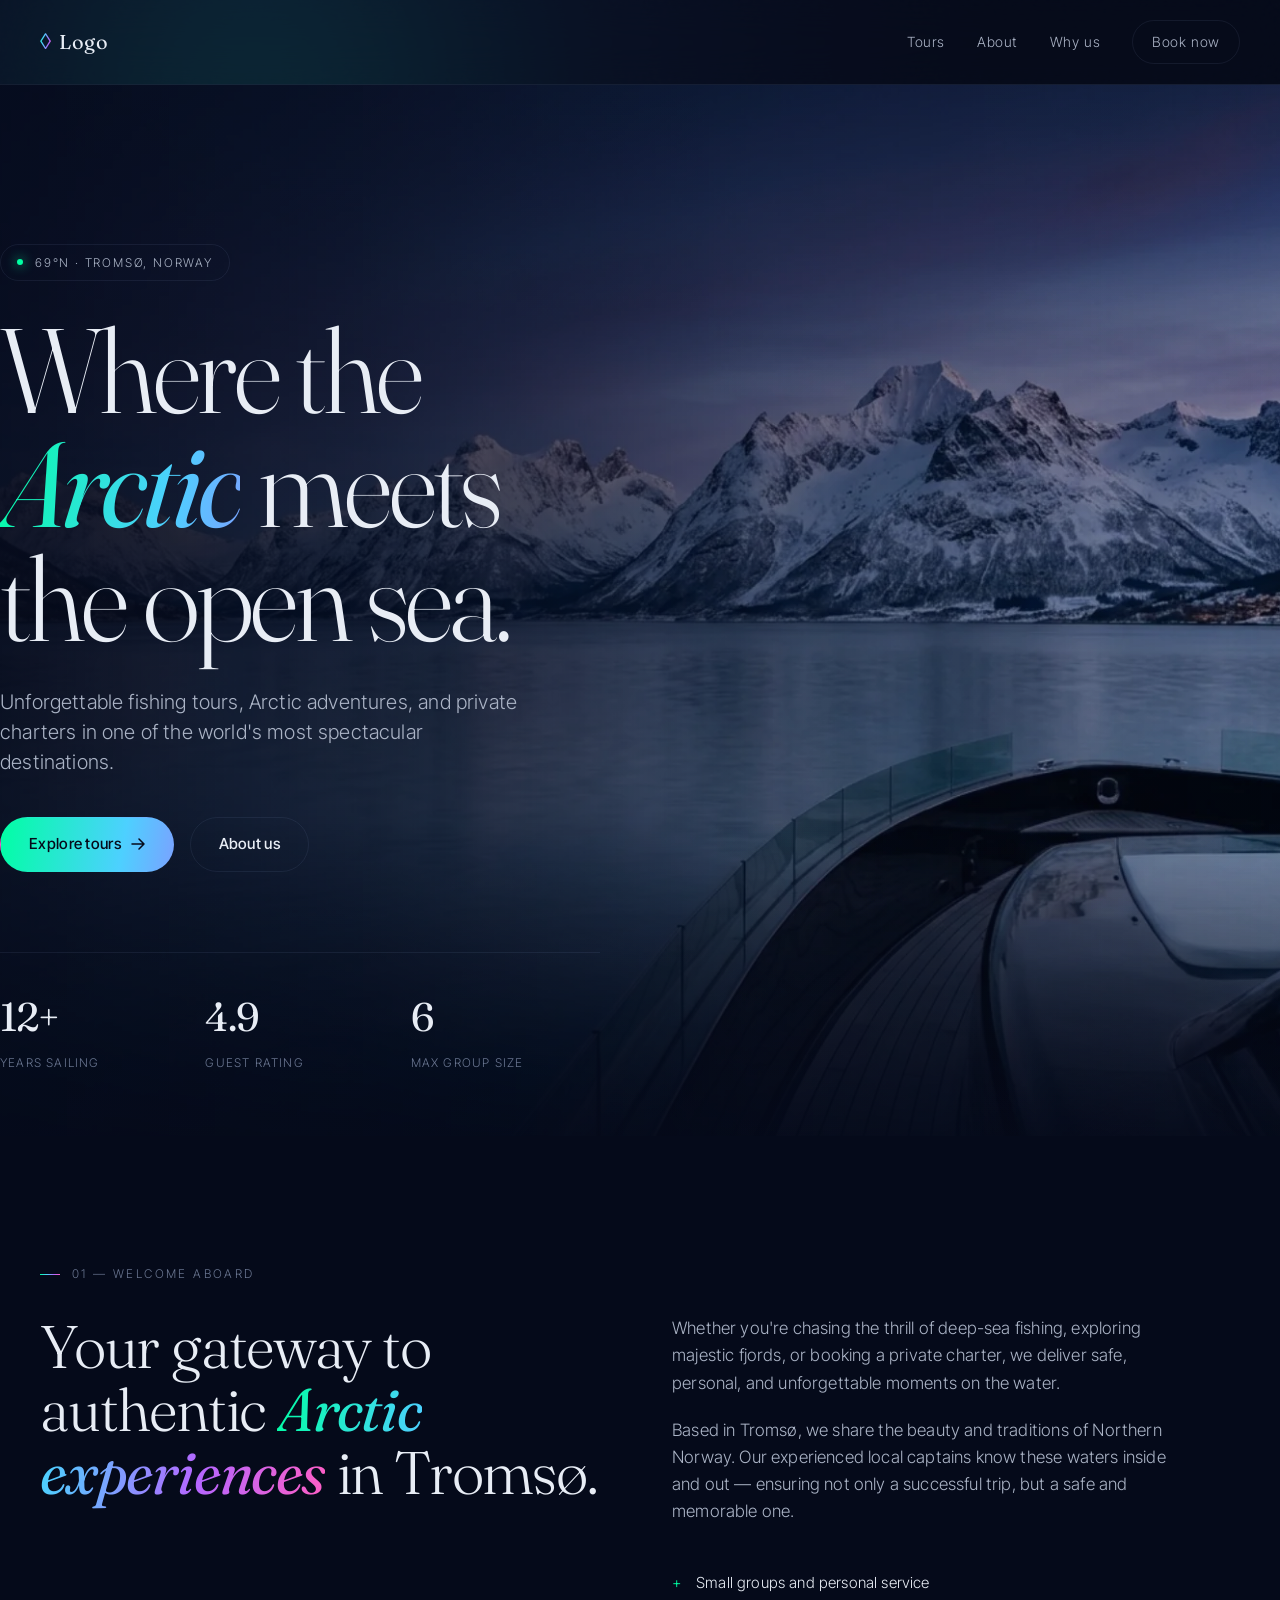
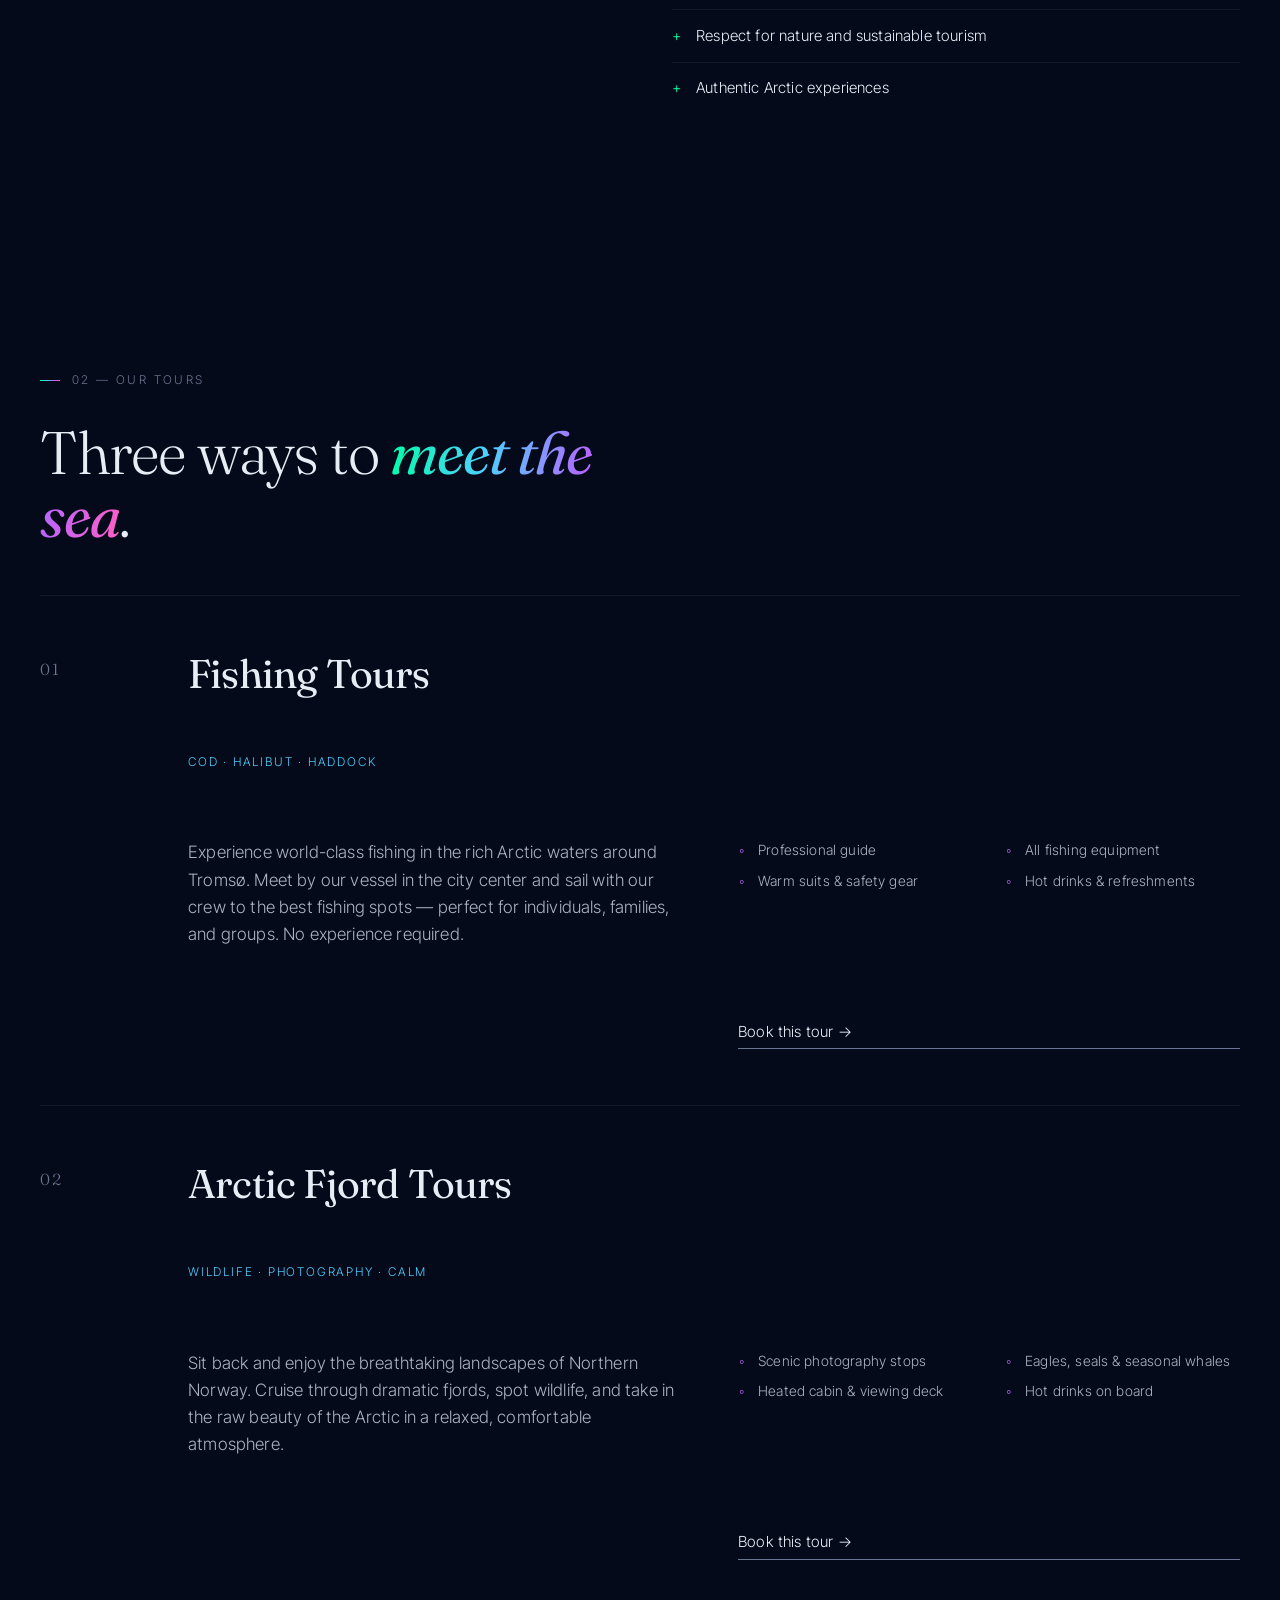
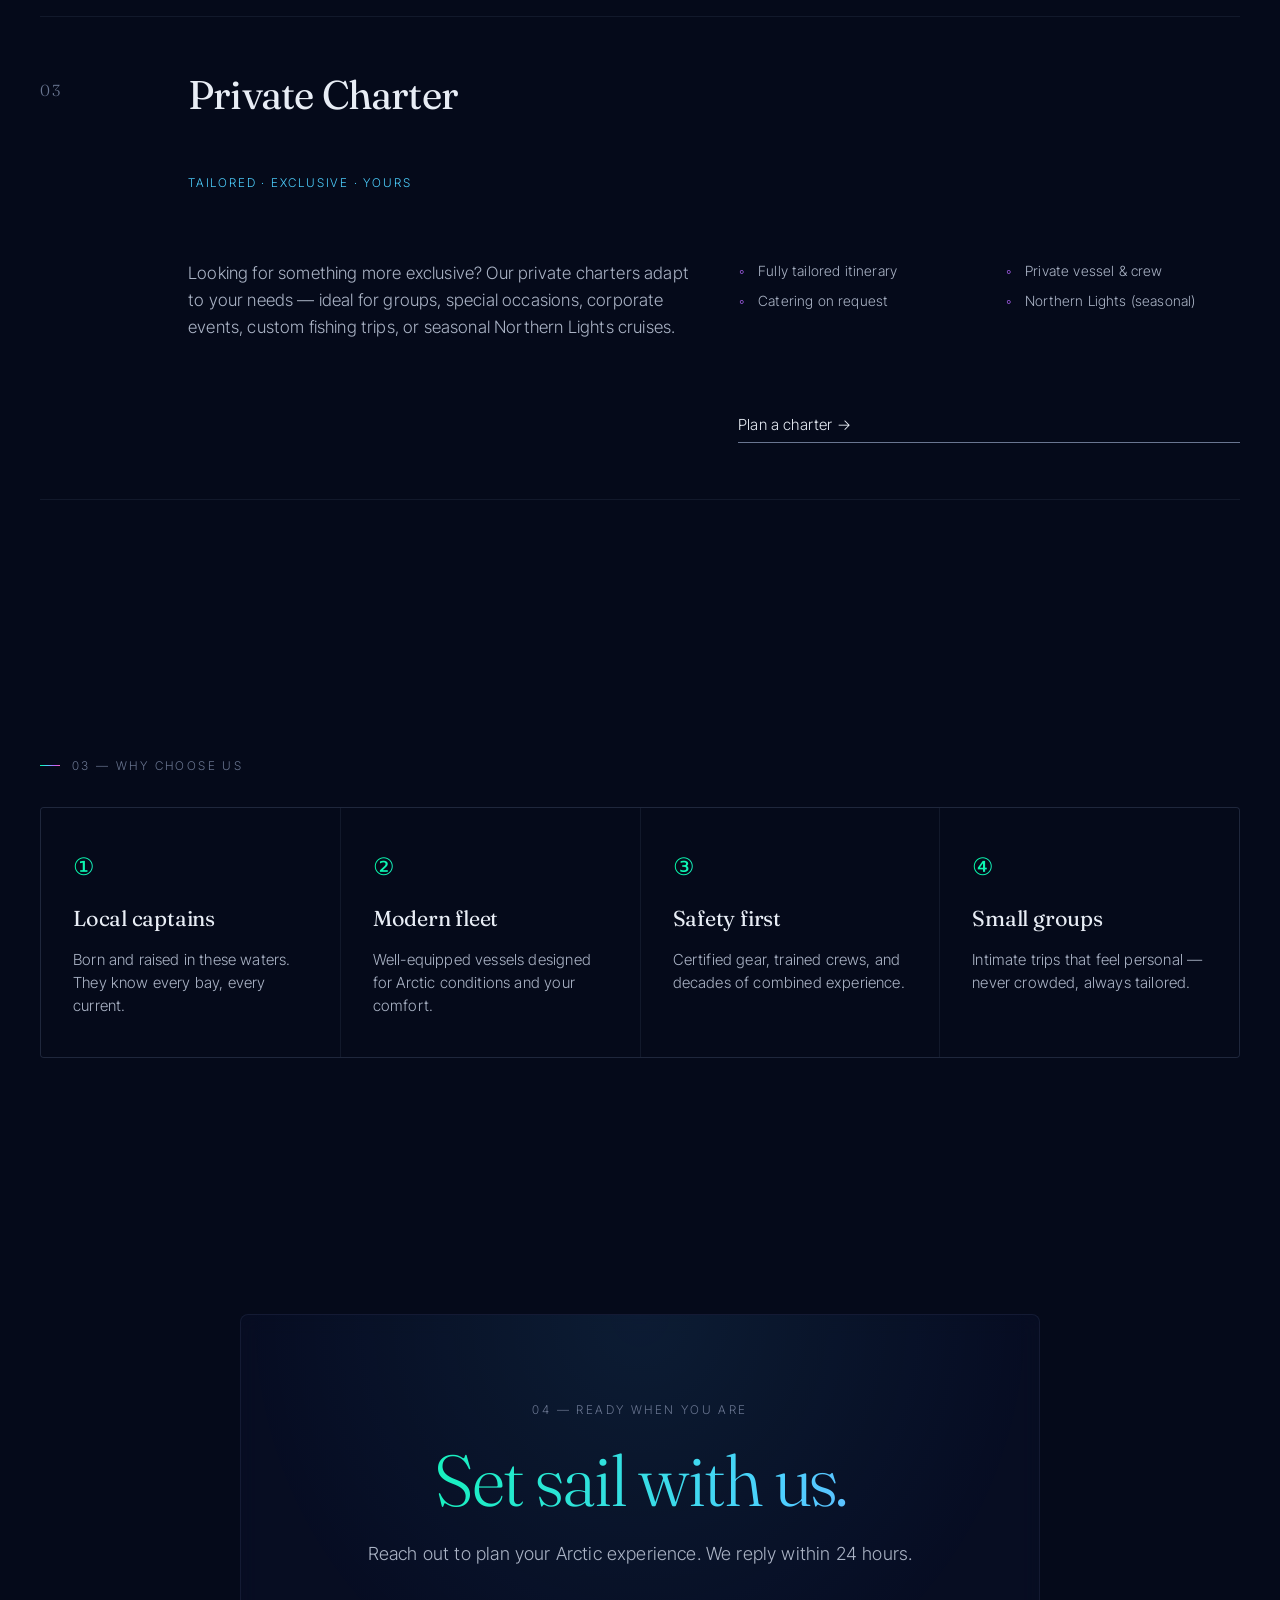
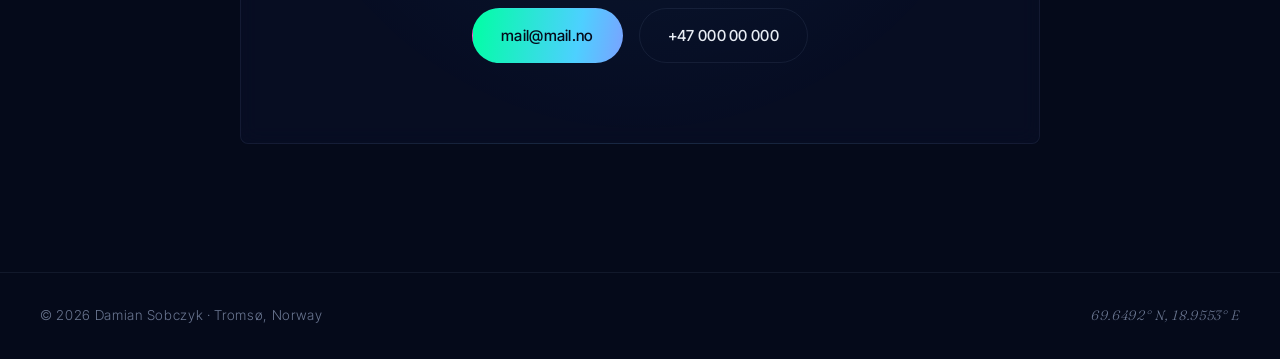
==== index.html @ 00051236 "Add files via upload" ====
<!DOCTYPE html>
<html lang="en">
<head>
<meta charset="UTF-8" />
<meta name="viewport" content="width=device-width, initial-scale=1.0" />
<title>Boat Charters — Arctic Fishing & Fjord Tours in Tromsø</title>
<meta name="description" content="Authentic Arctic experiences in Tromsø. Guided fishing tours, fjord cruises, and private charters with experienced local captains." />
<link rel="preconnect" href="https://fonts.googleapis.com">
<link rel="preconnect" href="https://fonts.gstatic.com" crossorigin>
<link href="https://fonts.googleapis.com/css2?family=Fraunces:ital,opsz,wght@0,9..144,300;0,9..144,400;0,9..144,500;1,9..144,300&family=Inter+Tight:wght@300;400;500;600&display=swap" rel="stylesheet">
<link rel="stylesheet" href="styles.css" />
</head>
<body>

<div class="aurora-bg" aria-hidden="true">
  <div class="aurora aurora-1"></div>
  <div class="aurora aurora-2"></div>
  <div class="aurora aurora-3"></div>
  <div class="grain"></div>
</div>

<header class="site-header">
  <a href="#" class="logo">
    <span class="logo-mark">◊</span>
    <span class="logo-text">Logo</span>
  </a>
  <nav class="nav-desktop" aria-label="Primary">
    <a href="tours.html">Tours</a>
    <a href="about.html">About</a>
    <a href="#why">Why us</a>
    <a href="#contact" class="nav-cta">Book now</a>
  </nav>
  <button class="nav-toggle" aria-label="Open menu" aria-expanded="false">
    <span></span><span></span>
  </button>
</header>

<nav class="nav-mobile" aria-label="Mobile">
  <a href="tours.html">Tours</a>
  <a href="about.html">About</a>
  <a href="#why">Why us</a>
  <a href="#contact">Book now</a>
</nav>

<main>

  <section class="hero">
    <div class="hero-bg">
      <img src="img/Tromso_hero.webp" alt="Arctic fjord near Tromsø" />
      <div class="hero-bg-overlay"></div>
    </div>

    <div class="hero-content">
      <div class="hero-text">
        <div class="hero-meta">
          <span class="dot"></span>
          <span>69°N · Tromsø, Norway</span>
        </div>
        <h1 class="hero-title">
          <span class="line">Where the</span>
          <span class="line"><em>Arctic</em> meets</span>
          <span class="line">the open sea.</span>
        </h1>
        <p class="hero-sub">
          Unforgettable fishing tours, Arctic adventures, and private charters
          in one of the world's most spectacular destinations.
        </p>
        <div class="hero-actions">
          <a href="tours.html" class="btn btn-primary">
            Explore tours
            <svg width="14" height="14" viewBox="0 0 14 14" fill="none"><path d="M1 7h12m0 0L8 2m5 5L8 12" stroke="currentColor" stroke-width="1.5" stroke-linecap="round"/></svg>
          </a>
          <a href="about.html" class="btn btn-ghost">About us</a>
        </div>
      </div>

      <div class="hero-stats">
        <div><strong>12+</strong><span>Years sailing</span></div>
        <div><strong>4.9</strong><span>Guest rating</span></div>
        <div><strong>6</strong><span>Max group size</span></div>
      </div>
    </div>
  </section>

  <section class="intro" id="about">
    <div class="section-label">01 — Welcome aboard</div>
    <div class="intro-grid">
      <h2 class="intro-heading">
        Your gateway to authentic <em>Arctic experiences</em> in Tromsø.
      </h2>
      <div class="intro-body">
        <p>
          Whether you're chasing the thrill of deep-sea fishing, exploring
          majestic fjords, or booking a private charter, we deliver safe,
          personal, and unforgettable moments on the water.
        </p>
        <p>
          Based in Tromsø, we share the beauty and traditions of Northern
          Norway. Our experienced local captains know these waters inside
          and out — ensuring not only a successful trip, but a safe and
          memorable one.
        </p>
        <ul class="values">
          <li>Small groups and personal service</li>
          <li>Respect for nature and sustainable tourism</li>
          <li>Authentic Arctic experiences</li>
        </ul>
      </div>
    </div>
  </section>

  <section class="tours" id="tours">
    <div class="section-label">02 — Our tours</div>
    <h2 class="tours-heading">Three ways to <em>meet the sea</em>.</h2>

    <div class="tour-list">

      <article class="tour" data-tour="01">
        <div class="tour-num">01</div>
        <div class="tour-content">
          <h3>Fishing Tours</h3>
          <p class="tour-tag">Cod · Halibut · Haddock</p>
          <p class="tour-desc">
            Experience world-class fishing in the rich Arctic waters around
            Tromsø. Meet by our vessel in the city center and sail with our
            crew to the best fishing spots — perfect for individuals,
            families, and groups. No experience required.
          </p>
          <ul class="tour-included">
            <li>Professional guide</li>
            <li>All fishing equipment</li>
            <li>Warm suits & safety gear</li>
            <li>Hot drinks & refreshments</li>
          </ul>
          <a href="#contact" class="tour-link">Book this tour →</a>
        </div>
      </article>

      <article class="tour" data-tour="02">
        <div class="tour-num">02</div>
        <div class="tour-content">
          <h3>Arctic Fjord Tours</h3>
          <p class="tour-tag">Wildlife · Photography · Calm</p>
          <p class="tour-desc">
            Sit back and enjoy the breathtaking landscapes of Northern
            Norway. Cruise through dramatic fjords, spot wildlife, and take
            in the raw beauty of the Arctic in a relaxed, comfortable
            atmosphere.
          </p>
          <ul class="tour-included">
            <li>Scenic photography stops</li>
            <li>Eagles, seals & seasonal whales</li>
            <li>Heated cabin & viewing deck</li>
            <li>Hot drinks on board</li>
          </ul>
          <a href="#contact" class="tour-link">Book this tour →</a>
        </div>
      </article>

      <article class="tour" data-tour="03">
        <div class="tour-num">03</div>
        <div class="tour-content">
          <h3>Private Charter</h3>
          <p class="tour-tag">Tailored · Exclusive · Yours</p>
          <p class="tour-desc">
            Looking for something more exclusive? Our private charters
            adapt to your needs — ideal for groups, special occasions,
            corporate events, custom fishing trips, or seasonal Northern
            Lights cruises.
          </p>
          <ul class="tour-included">
            <li>Fully tailored itinerary</li>
            <li>Private vessel & crew</li>
            <li>Catering on request</li>
            <li>Northern Lights (seasonal)</li>
          </ul>
          <a href="#contact" class="tour-link">Plan a charter →</a>
        </div>
      </article>

    </div>
  </section>

  <section class="why" id="why">
    <div class="section-label">03 — Why choose us</div>
    <div class="why-grid">
      <div class="why-card">
        <span class="why-num">①</span>
        <h4>Local captains</h4>
        <p>Born and raised in these waters. They know every bay, every current.</p>
      </div>
      <div class="why-card">
        <span class="why-num">②</span>
        <h4>Modern fleet</h4>
        <p>Well-equipped vessels designed for Arctic conditions and your comfort.</p>
      </div>
      <div class="why-card">
        <span class="why-num">③</span>
        <h4>Safety first</h4>
        <p>Certified gear, trained crews, and decades of combined experience.</p>
      </div>
      <div class="why-card">
        <span class="why-num">④</span>
        <h4>Small groups</h4>
        <p>Intimate trips that feel personal — never crowded, always tailored.</p>
      </div>
    </div>
  </section>

  <section class="cta" id="contact">
    <div class="cta-inner">
      <p class="section-label">04 — Ready when you are</p>
      <h2>Set sail with us.</h2>
      <p class="cta-sub">
        Reach out to plan your Arctic experience.
        We reply within 24 hours.
      </p>
      <div class="cta-actions">
        <a href="mailto:#" class="btn btn-primary">mail@mail.no</a>
        <a href="tel:+4700000000" class="btn btn-ghost">+47 000 00 000</a>
      </div>
    </div>
  </section>

</main>

<footer class="site-footer">
  <div class="footer-row">
    <span>© 2026 Damian Sobczyk · Tromsø, Norway</span>
    <span class="footer-coords">69.6492° N, 18.9553° E</span>
  </div>
</footer>

<script>
  const toggle = document.querySelector('.nav-toggle');
  const mobileNav = document.querySelector('.nav-mobile');
  toggle.addEventListener('click', () => {
    const open = mobileNav.classList.toggle('open');
    toggle.classList.toggle('open', open);
    toggle.setAttribute('aria-expanded', open);
  });
  mobileNav.querySelectorAll('a').forEach(a => {
    a.addEventListener('click', () => {
      mobileNav.classList.remove('open');
      toggle.classList.remove('open');
      toggle.setAttribute('aria-expanded', false);
    });
  });
</script>

</body>
</html>
---- styles.css ----
/* ============================================
   NORDLYS — ARCTIC TOURS
   Dark navy · light grey · aurora gradient accents
   Mobile-first
   ============================================ */

:root {
  /* Core palette — deep night sky */
  --navy-deep: #050a1a;
  --navy: #0a1330;
  --navy-soft: #131e44;
  --navy-line: rgba(180, 200, 255, 0.08);

  /* Text — bright cool grey */
  --text: #e8edf5;
  --text-soft: #aab3c5;
  --text-mute: #6a7691;

  /* Aurora gradient stops */
  --aurora-1: #00ffa3;   /* mint green */
  --aurora-2: #4dd0ff;   /* arctic blue */
  --aurora-3: #b566ff;   /* violet */
  --aurora-4: #ff5ec4;   /* magenta whisper */

  --aurora-gradient: linear-gradient(
    100deg,
    var(--aurora-1) 0%,
    var(--aurora-2) 35%,
    var(--aurora-3) 70%,
    var(--aurora-4) 100%
  );

  /* Type */
  --font-display: 'Fraunces', 'Times New Roman', serif;
  --font-body: 'Inter Tight', -apple-system, sans-serif;

  /* Spacing */
  --gutter: clamp(1.25rem, 5vw, 2.5rem);
  --section: clamp(4rem, 12vw, 8rem);

  /* Motion */
  --ease: cubic-bezier(0.22, 1, 0.36, 1);
}

* {
  box-sizing: border-box;
  margin: 0;
  padding: 0;
}

html {
  scroll-behavior: smooth;
}

body {
  background: var(--navy-deep);
  color: var(--text);
  font-family: var(--font-body);
  font-weight: 300;
  font-size: 16px;
  line-height: 1.6;
  letter-spacing: 0.01em;
  overflow-x: hidden;
  min-height: 100vh;
  position: relative;
}

::selection {
  background: var(--aurora-2);
  color: var(--navy-deep);
}

img { max-width: 100%; display: block; }
a { color: inherit; text-decoration: none; }

/* ============================================
   AURORA BACKGROUND
   ============================================ */

.aurora-bg {
  position: fixed;
  inset: 0;
  z-index: -1;
  overflow: hidden;
  pointer-events: none;
  background:
    radial-gradient(ellipse at 20% 0%, var(--navy-soft) 0%, transparent 50%),
    radial-gradient(ellipse at 80% 100%, var(--navy) 0%, transparent 60%),
    var(--navy-deep);
}

.aurora {
  position: absolute;
  border-radius: 50%;
  filter: blur(100px);
  opacity: 0.35;
  mix-blend-mode: screen;
  animation: drift 25s var(--ease) infinite alternate;
}

.aurora-1 {
  width: 60vw;
  height: 60vw;
  top: -20vw;
  left: -10vw;
  background: radial-gradient(circle, var(--aurora-1), transparent 60%);
  animation-duration: 30s;
}

.aurora-2 {
  width: 50vw;
  height: 50vw;
  top: 30%;
  right: -15vw;
  background: radial-gradient(circle, var(--aurora-2), transparent 60%);
  animation-duration: 22s;
  animation-delay: -5s;
}

.aurora-3 {
  width: 55vw;
  height: 55vw;
  bottom: -20vw;
  left: 20%;
  background: radial-gradient(circle, var(--aurora-3), transparent 60%);
  animation-duration: 28s;
  animation-delay: -10s;
}

@keyframes drift {
  0%   { transform: translate(0, 0) scale(1); }
  50%  { transform: translate(5vw, -3vh) scale(1.1); }
  100% { transform: translate(-3vw, 4vh) scale(0.95); }
}

.grain {
  position: absolute;
  inset: 0;
  opacity: 0.04;
  background-image: url("data:image/svg+xml,%3Csvg viewBox='0 0 200 200' xmlns='http://www.w3.org/2000/svg'%3E%3Cfilter id='n'%3E%3CfeTurbulence type='fractalNoise' baseFrequency='0.9' numOctaves='3'/%3E%3C/filter%3E%3Crect width='100%25' height='100%25' filter='url(%23n)'/%3E%3C/svg%3E");
}

/* ============================================
   HEADER
   ============================================ */

.site-header {
  position: sticky;
  top: 0;
  z-index: 50;
  display: flex;
  align-items: center;
  justify-content: space-between;
  padding: 1.25rem var(--gutter);
  backdrop-filter: blur(20px);
  -webkit-backdrop-filter: blur(20px);
  background: rgba(5, 10, 26, 0.6);
  border-bottom: 1px solid var(--navy-line);
}

.logo {
  display: flex;
  align-items: center;
  gap: 0.5rem;
  font-family: var(--font-display);
  font-size: 1.25rem;
  font-weight: 400;
  letter-spacing: 0.02em;
}

.logo-mark {
  background: var(--aurora-gradient);
  -webkit-background-clip: text;
  background-clip: text;
  color: transparent;
  font-size: 1.4rem;
}

.nav-desktop {
  display: none;
  gap: 2rem;
  align-items: center;
}

.nav-desktop a {
  font-size: 0.875rem;
  color: var(--text-soft);
  transition: color 0.3s var(--ease);
  letter-spacing: 0.04em;
}

.nav-desktop a:hover {
  color: var(--text);
}

.nav-cta {
  padding: 0.6rem 1.2rem;
  border: 1px solid var(--navy-line);
  border-radius: 100px;
  position: relative;
  overflow: hidden;
}

.nav-cta::before {
  content: '';
  position: absolute;
  inset: 0;
  background: var(--aurora-gradient);
  opacity: 0;
  transition: opacity 0.4s var(--ease);
  z-index: -1;
}

.nav-cta:hover {
  color: var(--navy-deep) !important;
  border-color: transparent;
}

.nav-cta:hover::before {
  opacity: 1;
}

.nav-toggle {
  background: none;
  border: none;
  cursor: pointer;
  padding: 0.5rem;
  display: flex;
  flex-direction: column;
  gap: 5px;
  width: 40px;
}

.nav-toggle span {
  display: block;
  height: 1px;
  background: var(--text);
  transition: transform 0.3s var(--ease);
}

.nav-toggle.open span:nth-child(1) { transform: translateY(3px) rotate(45deg); }
.nav-toggle.open span:nth-child(2) { transform: translateY(-3px) rotate(-45deg); }

.nav-mobile {
  position: fixed;
  top: 70px;
  left: 0;
  right: 0;
  background: rgba(5, 10, 26, 0.95);
  backdrop-filter: blur(20px);
  -webkit-backdrop-filter: blur(20px);
  display: flex;
  flex-direction: column;
  padding: 0;
  max-height: 0;
  overflow: hidden;
  transition: max-height 0.5s var(--ease);
  z-index: 49;
  border-bottom: 1px solid var(--navy-line);
}

.nav-mobile.open {
  max-height: 400px;
  padding: 1rem var(--gutter) 2rem;
}

.nav-mobile a {
  padding: 1.25rem 0;
  font-family: var(--font-display);
  font-size: 1.5rem;
  border-bottom: 1px solid var(--navy-line);
  color: var(--text);
}

.nav-mobile a:last-child {
  border-bottom: none;
  background: var(--aurora-gradient);
  -webkit-background-clip: text;
  background-clip: text;
  color: transparent;
}

/* ============================================
   HERO
   ============================================ */

.hero {
  position: relative;
  min-height: clamp(620px, 95vh, 900px);
  margin: 0 calc(var(--gutter) * -1);
  margin-top: -1px;
  overflow: hidden;
  display: flex;
  align-items: flex-end;
}

.hero-bg {
  position: absolute;
  inset: 0;
  z-index: 0;
}

.hero-bg img {
  width: 100%;
  height: 100%;
  object-fit: cover;
  object-position: center;
  filter: saturate(1.05);
  animation: heroZoom 20s var(--ease) forwards;
}

@keyframes heroZoom {
  from { transform: scale(1.08); }
  to   { transform: scale(1); }
}

.hero-bg-overlay {
  position: absolute;
  inset: 0;
  background:
    linear-gradient(
      90deg,
      rgba(5, 10, 26, 0.92) 0%,
      rgba(5, 10, 26, 0.75) 30%,
      rgba(5, 10, 26, 0.45) 60%,
      rgba(5, 10, 26, 0.25) 100%
    ),
    linear-gradient(
      180deg,
      rgba(5, 10, 26, 0.4) 0%,
      transparent 30%,
      transparent 70%,
      rgba(5, 10, 26, 0.85) 100%
    );
}

.hero-content {
  position: relative;
  z-index: 1;
  width: 100%;
  max-width: 1400px;
  margin: 0 auto;
  padding: clamp(6rem, 18vw, 10rem) var(--gutter) clamp(2.5rem, 6vw, 4rem);
  display: flex;
  flex-direction: column;
  gap: 3rem;
}

.hero-text {
  max-width: 700px;
}

/* ============================================
   HERO IMAGE
   ============================================ */

.hero-meta {
  display: inline-flex;
  align-items: center;
  gap: 0.75rem;
  padding: 0.5rem 1rem;
  border: 1px solid var(--navy-line);
  border-radius: 100px;
  font-size: 0.75rem;
  letter-spacing: 0.15em;
  text-transform: uppercase;
  color: var(--text-soft);
  margin-bottom: 2rem;
  animation: fadeUp 0.8s var(--ease) both;
}

.dot {
  width: 6px;
  height: 6px;
  border-radius: 50%;
  background: var(--aurora-1);
  box-shadow: 0 0 12px var(--aurora-1);
  animation: pulse 2s ease-in-out infinite;
}

@keyframes pulse {
  0%, 100% { opacity: 1; transform: scale(1); }
  50% { opacity: 0.5; transform: scale(0.8); }
}

.hero-title {
  font-family: var(--font-display);
  font-weight: 300;
  font-size: clamp(2.75rem, 11vw, 7.5rem);
  line-height: 0.95;
  letter-spacing: -0.03em;
  margin-bottom: 2rem;
}

.hero-title .line {
  display: block;
  opacity: 0;
  animation: fadeUp 1s var(--ease) both;
}

.hero-title .line:nth-child(1) { animation-delay: 0.1s; }
.hero-title .line:nth-child(2) { animation-delay: 0.25s; }
.hero-title .line:nth-child(3) { animation-delay: 0.4s; }

.hero-title em {
  font-style: italic;
  background: var(--aurora-gradient);
  background-size: 200% 200%;
  -webkit-background-clip: text;
  background-clip: text;
  color: transparent;
  animation: shimmer 8s ease infinite;
  font-weight: 400;
}

@keyframes shimmer {
  0%, 100% { background-position: 0% 50%; }
  50% { background-position: 100% 50%; }
}

@keyframes fadeUp {
  from { opacity: 0; transform: translateY(30px); }
  to { opacity: 1; transform: translateY(0); }
}

.hero-sub {
  max-width: 540px;
  font-size: clamp(1rem, 2.5vw, 1.25rem);
  color: var(--text-soft);
  line-height: 1.5;
  margin-bottom: 2.5rem;
  opacity: 0;
  animation: fadeUp 1s var(--ease) 0.55s both;
}

.hero-actions {
  display: flex;
  flex-wrap: wrap;
  gap: 1rem;
  margin-bottom: 0;
  opacity: 0;
  animation: fadeUp 1s var(--ease) 0.7s both;
}

.btn {
  display: inline-flex;
  align-items: center;
  justify-content: center;
  gap: 0.6rem;
  padding: 0.9rem 1.75rem;
  border-radius: 100px;
  font-size: 0.95rem;
  font-weight: 500;
  letter-spacing: 0.02em;
  transition: all 0.3s var(--ease);
  cursor: pointer;
  border: 1px solid transparent;
  white-space: nowrap;
}

.btn-primary {
  background: var(--aurora-gradient);
  background-size: 200% 200%;
  color: var(--navy-deep);
  position: relative;
  animation: shimmer 6s ease infinite;
}

.btn-primary:hover {
  transform: translateY(-2px);
  box-shadow: 0 10px 40px rgba(77, 208, 255, 0.3);
}

.btn-ghost {
  background: transparent;
  color: var(--text);
  border-color: var(--navy-line);
}

.btn-ghost:hover {
  border-color: var(--text-soft);
  background: rgba(255, 255, 255, 0.03);
}

.hero-stats {
  display: grid;
  grid-template-columns: repeat(3, 1fr);
  gap: 1rem;
  padding-top: 2rem;
  margin-top: 2rem;
  border-top: 1px solid var(--navy-line);
  opacity: 0;
  animation: fadeUp 1s var(--ease) 0.85s both;
}

.hero-stats > div {
  display: flex;
  flex-direction: column;
}

.hero-stats strong {
  font-family: var(--font-display);
  font-size: clamp(1.75rem, 5vw, 2.5rem);
  font-weight: 400;
  letter-spacing: -0.02em;
}

.hero-stats span {
  font-size: 0.75rem;
  color: var(--text-mute);
  text-transform: uppercase;
  letter-spacing: 0.1em;
  margin-top: 0.25rem;
}

/* ============================================
   SECTION LABELS
   ============================================ */

.section-label {
  font-size: 0.75rem;
  letter-spacing: 0.2em;
  text-transform: uppercase;
  color: var(--text-mute);
  margin-bottom: 2rem;
  position: relative;
  padding-left: 2rem;
}

.section-label::before {
  content: '';
  position: absolute;
  left: 0;
  top: 50%;
  width: 1.25rem;
  height: 1px;
  background: var(--aurora-gradient);
}

/* ============================================
   INTRO / ABOUT
   ============================================ */

.intro {
  padding: var(--section) var(--gutter);
  max-width: 1400px;
  margin: 0 auto;
}

.intro-grid {
  display: grid;
  gap: 2.5rem;
}

.intro-heading {
  font-family: var(--font-display);
  font-weight: 300;
  font-size: clamp(2rem, 6vw, 3.75rem);
  line-height: 1.05;
  letter-spacing: -0.02em;
}

.intro-heading em {
  font-style: italic;
  font-weight: 400;
  background: var(--aurora-gradient);
  -webkit-background-clip: text;
  background-clip: text;
  color: transparent;
}

.intro-body p {
  color: var(--text-soft);
  margin-bottom: 1.25rem;
  max-width: 50ch;
}

.values {
  list-style: none;
  margin-top: 2rem;
}

.values li {
  padding: 0.85rem 0;
  border-bottom: 1px solid var(--navy-line);
  font-size: 0.95rem;
  color: var(--text);
  position: relative;
  padding-left: 1.5rem;
}

.values li::before {
  content: '+';
  position: absolute;
  left: 0;
  color: var(--aurora-1);
  font-weight: 300;
}

.values li:last-child {
  border-bottom: none;
}

/* ============================================
   TOURS
   ============================================ */

.tours {
  padding: var(--section) var(--gutter);
  max-width: 1400px;
  margin: 0 auto;
}

.tours-heading {
  font-family: var(--font-display);
  font-weight: 300;
  font-size: clamp(2rem, 6vw, 3.75rem);
  line-height: 1.05;
  letter-spacing: -0.02em;
  margin-bottom: 3rem;
  max-width: 18ch;
}

.tours-heading em {
  font-style: italic;
  font-weight: 400;
  background: var(--aurora-gradient);
  -webkit-background-clip: text;
  background-clip: text;
  color: transparent;
}

.tour-list {
  display: flex;
  flex-direction: column;
  gap: 0;
}

.tour {
  display: grid;
  grid-template-columns: auto 1fr;
  gap: 1.5rem;
  padding: 2.5rem 0;
  border-top: 1px solid var(--navy-line);
  position: relative;
  transition: padding 0.4s var(--ease);
}

.tour:last-child {
  border-bottom: 1px solid var(--navy-line);
}

.tour::before {
  content: '';
  position: absolute;
  inset: 0;
  background: linear-gradient(90deg, transparent, rgba(77, 208, 255, 0.03), transparent);
  opacity: 0;
  transition: opacity 0.4s var(--ease);
  pointer-events: none;
}

.tour:hover::before {
  opacity: 1;
}

.tour-num {
  font-family: var(--font-display);
  font-size: 0.875rem;
  color: var(--text-mute);
  letter-spacing: 0.1em;
  padding-top: 0.3rem;
}

.tour h3 {
  font-family: var(--font-display);
  font-weight: 400;
  font-size: clamp(1.75rem, 5vw, 2.5rem);
  line-height: 1.1;
  letter-spacing: -0.02em;
  margin-bottom: 0.5rem;
}

.tour-tag {
  font-size: 0.75rem;
  text-transform: uppercase;
  letter-spacing: 0.15em;
  color: var(--aurora-2);
  margin-bottom: 1.25rem;
}

.tour-desc {
  color: var(--text-soft);
  margin-bottom: 1.5rem;
  max-width: 56ch;
}

.tour-included {
  list-style: none;
  display: grid;
  grid-template-columns: 1fr;
  gap: 0.4rem;
  margin-bottom: 1.75rem;
}

.tour-included li {
  font-size: 0.875rem;
  color: var(--text-soft);
  padding-left: 1.25rem;
  position: relative;
}

.tour-included li::before {
  content: '◦';
  position: absolute;
  left: 0;
  color: var(--aurora-3);
}

.tour-link {
  display: inline-block;
  font-size: 0.95rem;
  color: var(--text);
  border-bottom: 1px solid var(--text-mute);
  padding-bottom: 0.25rem;
  transition: all 0.3s var(--ease);
}

.tour-link:hover {
  border-color: transparent;
  background: var(--aurora-gradient);
  -webkit-background-clip: text;
  background-clip: text;
  color: transparent;
}

/* ============================================
   WHY CHOOSE US
   ============================================ */

.why {
  padding: var(--section) var(--gutter);
  max-width: 1400px;
  margin: 0 auto;
}

.why-grid {
  display: grid;
  grid-template-columns: 1fr;
  gap: 1px;
  background: var(--navy-line);
  border: 1px solid var(--navy-line);
  border-radius: 4px;
  overflow: hidden;
}

.why-card {
  padding: 2rem 1.75rem;
  background: var(--navy-deep);
  transition: background 0.4s var(--ease);
  position: relative;
  overflow: hidden;
}

.why-card::after {
  content: '';
  position: absolute;
  top: 0;
  left: 0;
  width: 100%;
  height: 1px;
  background: var(--aurora-gradient);
  transform: scaleX(0);
  transform-origin: left;
  transition: transform 0.5s var(--ease);
}

.why-card:hover {
  background: var(--navy);
}

.why-card:hover::after {
  transform: scaleX(1);
}

.why-num {
  font-family: var(--font-display);
  font-size: 1.5rem;
  background: var(--aurora-gradient);
  -webkit-background-clip: text;
  background-clip: text;
  color: transparent;
  display: block;
  margin-bottom: 1rem;
}

.why-card h4 {
  font-family: var(--font-display);
  font-weight: 400;
  font-size: 1.35rem;
  letter-spacing: -0.01em;
  margin-bottom: 0.75rem;
}

.why-card p {
  color: var(--text-soft);
  font-size: 0.95rem;
  line-height: 1.5;
}

/* ============================================
   CTA
   ============================================ */

.cta {
  padding: var(--section) var(--gutter);
}

.cta-inner {
  max-width: 800px;
  margin: 0 auto;
  text-align: center;
  padding: clamp(3rem, 8vw, 5rem) clamp(1.5rem, 5vw, 3rem);
  border: 1px solid var(--navy-line);
  border-radius: 8px;
  background:
    radial-gradient(ellipse at top, rgba(77, 208, 255, 0.08), transparent 70%),
    rgba(10, 19, 48, 0.4);
  backdrop-filter: blur(10px);
  -webkit-backdrop-filter: blur(10px);
}

.cta .section-label {
  display: inline-block;
  padding-left: 0;
  margin-bottom: 1.5rem;
}

.cta .section-label::before { display: none; }

.cta h2 {
  font-family: var(--font-display);
  font-weight: 300;
  font-size: clamp(2.5rem, 8vw, 4.5rem);
  line-height: 1;
  letter-spacing: -0.03em;
  margin-bottom: 1.5rem;
  background: var(--aurora-gradient);
  background-size: 200% 200%;
  -webkit-background-clip: text;
  background-clip: text;
  color: transparent;
  animation: shimmer 8s ease infinite;
}

.cta-sub {
  color: var(--text-soft);
  margin-bottom: 2.5rem;
  font-size: clamp(1rem, 2.5vw, 1.125rem);
}

.cta-actions {
  display: flex;
  flex-wrap: wrap;
  gap: 1rem;
  justify-content: center;
}

/* ============================================
   FOOTER
   ============================================ */

.site-footer {
  padding: 2rem var(--gutter);
  border-top: 1px solid var(--navy-line);
}

.footer-row {
  max-width: 1400px;
  margin: 0 auto;
  display: flex;
  flex-wrap: wrap;
  gap: 1rem;
  justify-content: space-between;
  font-size: 0.8rem;
  color: var(--text-mute);
  letter-spacing: 0.05em;
}

.footer-coords {
  font-family: var(--font-display);
  font-style: italic;
}

/* ============================================
   TABLET
   ============================================ */

@media (min-width: 640px) {
  .tour-included {
    grid-template-columns: 1fr 1fr;
  }

  .why-grid {
    grid-template-columns: 1fr 1fr;
  }
}

/* ============================================
   DESKTOP
   ============================================ */

@media (min-width: 900px) {
  body {
    font-size: 17px;
  }

  .nav-desktop { display: flex; }
  .nav-toggle { display: none; }
  .nav-mobile { display: none; }

  .hero-stats {
    max-width: 600px;
  }

  .intro-grid {
    grid-template-columns: 1fr 1fr;
    gap: 4rem;
    align-items: start;
  }

  .intro-heading {
    position: sticky;
    top: 100px;
  }

  .tour {
    grid-template-columns: 80px 1fr;
    gap: 3rem;
    padding: 3.5rem 0;
  }

  .tour-num {
    font-size: 1rem;
  }

  .tour-included {
    grid-template-columns: 1fr 1fr;
    gap: 0.5rem 2rem;
  }

  .why-grid {
    grid-template-columns: repeat(4, 1fr);
  }

  .why-card {
    padding: 2.5rem 2rem;
  }

  .footer-row {
    font-size: 0.85rem;
  }
}

@media (min-width: 1200px) {
  .hero-title {
    max-width: 14ch;
  }

  .tour {
    grid-template-columns: 100px 1fr 1fr;
    align-items: start;
  }

  .tour-content {
    display: contents;
  }

  .tour-content > h3,
  .tour-content > .tour-tag,
  .tour-content > .tour-desc {
    grid-column: 2;
  }

  .tour-content > .tour-included,
  .tour-content > .tour-link {
    grid-column: 3;
  }

  .tour-content > .tour-link {
    align-self: end;
  }
}

/* ============================================
   REDUCED MOTION
   ============================================ */

@media (prefers-reduced-motion: reduce) {
  *, *::before, *::after {
    animation-duration: 0.01ms !important;
    animation-iteration-count: 1 !important;
    transition-duration: 0.01ms !important;
  }
}
/* ============================================
   ABOUT PAGE — extends styles.css
   ============================================ */

/* Active nav state */
.nav-desktop a.active {
  color: var(--text);
  position: relative;
}

.nav-desktop a.active::after {
  content: '';
  position: absolute;
  bottom: -6px;
  left: 0;
  right: 0;
  height: 1px;
  background: var(--aurora-gradient);
}

/* ============================================
   PAGE HEADER (replaces hero on subpages)
   ============================================ */

.page-header {
  padding: clamp(5rem, 14vw, 9rem) var(--gutter) clamp(3rem, 8vw, 5rem);
  max-width: 1400px;
  margin: 0 auto;
  position: relative;
}

.page-header-meta {
  display: inline-flex;
  align-items: center;
  gap: 0.75rem;
  padding: 0.5rem 1rem;
  border: 1px solid var(--navy-line);
  border-radius: 100px;
  font-size: 0.75rem;
  letter-spacing: 0.15em;
  text-transform: uppercase;
  color: var(--text-soft);
  margin-bottom: 2rem;
  animation: fadeUp 0.8s var(--ease) both;
}

.page-header-title {
  font-family: var(--font-display);
  font-weight: 300;
  font-size: clamp(2.5rem, 10vw, 6.5rem);
  line-height: 0.95;
  letter-spacing: -0.03em;
  margin-bottom: 2rem;
  max-width: 14ch;
}

.page-header-title .line {
  display: block;
  opacity: 0;
  animation: fadeUp 1s var(--ease) both;
}

.page-header-title .line:nth-child(1) { animation-delay: 0.1s; }
.page-header-title .line:nth-child(2) { animation-delay: 0.25s; }
.page-header-title .line:nth-child(3) { animation-delay: 0.4s; }

.page-header-title em {
  font-style: italic;
  font-weight: 400;
  background: var(--aurora-gradient);
  background-size: 200% 200%;
  -webkit-background-clip: text;
  background-clip: text;
  color: transparent;
  animation: shimmer 8s ease infinite;
}

.page-header-sub {
  max-width: 540px;
  font-size: clamp(1rem, 2.5vw, 1.25rem);
  color: var(--text-soft);
  line-height: 1.5;
  opacity: 0;
  animation: fadeUp 1s var(--ease) 0.55s both;
}

/* ============================================
   STORY
   ============================================ */

.story {
  padding: var(--section) var(--gutter);
  max-width: 1400px;
  margin: 0 auto;
}

.story-grid {
  display: grid;
  gap: 3rem;
}

.story-text .lead {
  font-family: var(--font-display);
  font-weight: 300;
  font-size: clamp(1.5rem, 3.5vw, 2rem);
  line-height: 1.25;
  letter-spacing: -0.01em;
  color: var(--text);
  margin-bottom: 2rem;
  max-width: 32ch;
}

.story-text p {
  color: var(--text-soft);
  margin-bottom: 1.25rem;
  max-width: 56ch;
}

.story-text p:last-child {
  margin-bottom: 0;
}

.story-aside {
  display: flex;
  flex-direction: column;
  gap: 2.5rem;
}

.story-quote {
  padding: 2rem;
  border-left: 1px solid var(--navy-line);
  border-radius: 0 4px 4px 0;
  background: linear-gradient(90deg, rgba(77, 208, 255, 0.04), transparent);
  position: relative;
}

.story-quote::before {
  content: '';
  position: absolute;
  left: -1px;
  top: 20%;
  bottom: 20%;
  width: 1px;
  background: var(--aurora-gradient);
}

.story-quote blockquote {
  font-family: var(--font-display);
  font-style: italic;
  font-weight: 300;
  font-size: clamp(1.15rem, 2.5vw, 1.4rem);
  line-height: 1.4;
  color: var(--text);
  margin-bottom: 1rem;
  letter-spacing: -0.01em;
}

.story-quote figcaption {
  font-size: 0.8rem;
  letter-spacing: 0.1em;
  text-transform: uppercase;
  color: var(--text-mute);
}

.story-facts {
  display: grid;
  grid-template-columns: 1fr;
  gap: 0;
  border-top: 1px solid var(--navy-line);
}

.story-facts > div {
  padding: 1.5rem 0;
  border-bottom: 1px solid var(--navy-line);
  display: flex;
  align-items: baseline;
  justify-content: space-between;
  gap: 2rem;
}

.story-facts strong {
  font-family: var(--font-display);
  font-weight: 400;
  font-size: clamp(1.75rem, 4vw, 2.25rem);
  letter-spacing: -0.02em;
  color: var(--text);
}

.story-facts span {
  font-size: 0.85rem;
  color: var(--text-mute);
  letter-spacing: 0.05em;
  text-align: right;
  max-width: 14ch;
}

/* ============================================
   VALUES
   ============================================ */

.values-section {
  padding: var(--section) var(--gutter);
  max-width: 1400px;
  margin: 0 auto;
}

.values-heading {
  font-family: var(--font-display);
  font-weight: 300;
  font-size: clamp(2rem, 6vw, 3.75rem);
  line-height: 1.05;
  letter-spacing: -0.02em;
  margin-bottom: 3rem;
  max-width: 18ch;
}

.values-heading em {
  font-style: italic;
  font-weight: 400;
  background: var(--aurora-gradient);
  -webkit-background-clip: text;
  background-clip: text;
  color: transparent;
}

.values-list {
  display: flex;
  flex-direction: column;
}

.value {
  display: grid;
  grid-template-columns: auto 1fr;
  gap: 1.5rem;
  padding: 2.5rem 0;
  border-top: 1px solid var(--navy-line);
  position: relative;
  transition: background 0.4s var(--ease);
}

.value:last-child {
  border-bottom: 1px solid var(--navy-line);
}

.value::before {
  content: '';
  position: absolute;
  inset: 0;
  background: linear-gradient(90deg, transparent, rgba(77, 208, 255, 0.03), transparent);
  opacity: 0;
  transition: opacity 0.4s var(--ease);
  pointer-events: none;
}

.value:hover::before {
  opacity: 1;
}

.value-num {
  font-family: var(--font-display);
  font-size: 1.5rem;
  background: var(--aurora-gradient);
  -webkit-background-clip: text;
  background-clip: text;
  color: transparent;
  line-height: 1;
}

.value h3 {
  font-family: var(--font-display);
  font-weight: 400;
  font-size: clamp(1.5rem, 4vw, 2.25rem);
  line-height: 1.1;
  letter-spacing: -0.02em;
  margin-bottom: 1rem;
}

.value p {
  color: var(--text-soft);
  max-width: 56ch;
}

.value p em {
  color: var(--text);
  font-style: italic;
}

/* ============================================
   CREW
   ============================================ */

.crew {
  padding: var(--section) var(--gutter);
  max-width: 1400px;
  margin: 0 auto;
}

.crew-heading {
  font-family: var(--font-display);
  font-weight: 300;
  font-size: clamp(2rem, 6vw, 3.75rem);
  line-height: 1.05;
  letter-spacing: -0.02em;
  margin-bottom: 3rem;
  max-width: 18ch;
}

.crew-heading em {
  font-style: italic;
  font-weight: 400;
  background: var(--aurora-gradient);
  -webkit-background-clip: text;
  background-clip: text;
  color: transparent;
}

.crew-grid {
  display: grid;
  grid-template-columns: 1fr;
  gap: 2rem;
}

.crew-card {
  padding: 2rem;
  border: 1px solid var(--navy-line);
  border-radius: 8px;
  background: rgba(10, 19, 48, 0.3);
  backdrop-filter: blur(8px);
  -webkit-backdrop-filter: blur(8px);
  transition: all 0.4s var(--ease);
  position: relative;
  overflow: hidden;
}

.crew-card::after {
  content: '';
  position: absolute;
  top: 0;
  left: 0;
  right: 0;
  height: 1px;
  background: var(--aurora-gradient);
  transform: scaleX(0);
  transform-origin: left;
  transition: transform 0.5s var(--ease);
}

.crew-card:hover {
  border-color: rgba(170, 179, 197, 0.2);
  transform: translateY(-2px);
}

.crew-card:hover::after {
  transform: scaleX(1);
}

.crew-portrait {
  width: 80px;
  height: 80px;
  border-radius: 50%;
  background:
    radial-gradient(circle at 30% 30%, rgba(77, 208, 255, 0.3), transparent 60%),
    radial-gradient(circle at 70% 70%, rgba(181, 102, 255, 0.25), transparent 60%),
    var(--navy-soft);
  border: 1px solid var(--navy-line);
  display: flex;
  align-items: center;
  justify-content: center;
  margin-bottom: 1.5rem;
  position: relative;
}

.crew-initials {
  font-family: var(--font-display);
  font-weight: 400;
  font-size: 1.25rem;
  letter-spacing: 0.05em;
  background: var(--aurora-gradient);
  -webkit-background-clip: text;
  background-clip: text;
  color: transparent;
}

.crew-info h4 {
  font-family: var(--font-display);
  font-weight: 400;
  font-size: 1.5rem;
  letter-spacing: -0.01em;
  margin-bottom: 0.4rem;
}

.crew-role {
  font-size: 0.75rem;
  letter-spacing: 0.15em;
  text-transform: uppercase;
  color: var(--aurora-2);
  margin-bottom: 1rem;
}

.crew-bio {
  color: var(--text-soft);
  font-size: 0.95rem;
  line-height: 1.6;
}

/* ============================================
   VESSEL
   ============================================ */

.vessel {
  padding: var(--section) var(--gutter);
  max-width: 1400px;
  margin: 0 auto;
}

.vessel-grid {
  display: grid;
  grid-template-columns: 1fr;
  gap: 3rem;
  align-items: center;
}

.vessel-text h2 {
  font-family: var(--font-display);
  font-weight: 300;
  font-size: clamp(2.25rem, 6vw, 3.5rem);
  line-height: 1;
  letter-spacing: -0.03em;
  margin-bottom: 0.5rem;
}

.vessel-text h2 em {
  font-style: italic;
  font-weight: 400;
  background: var(--aurora-gradient);
  -webkit-background-clip: text;
  background-clip: text;
  color: transparent;
}

.vessel-tag {
  font-size: 0.75rem;
  letter-spacing: 0.2em;
  text-transform: uppercase;
  color: var(--text-mute);
  margin-bottom: 1.75rem;
}

.vessel-text p:not(.vessel-tag) {
  color: var(--text-soft);
  margin-bottom: 2rem;
  max-width: 50ch;
}

.vessel-specs {
  list-style: none;
  border-top: 1px solid var(--navy-line);
  padding: 0;
  margin: 0;
}

.vessel-specs li {
  display: flex;
  justify-content: space-between;
  align-items: baseline;
  padding: 0.95rem 0;
  border-bottom: 1px solid var(--navy-line);
  font-size: 0.95rem;
  gap: 1rem;
}

.vessel-specs li > span:first-child {
  color: var(--text-mute);
  letter-spacing: 0.05em;
  font-size: 0.85rem;
  text-transform: uppercase;
}

.vessel-specs li > span:last-child {
  color: var(--text);
  font-family: var(--font-display);
  font-style: italic;
}

.vessel-visual {
  background: rgba(10, 19, 48, 0.3);
  border: 1px solid var(--navy-line);
  border-radius: 8px;
  padding: 1rem;
  position: relative;
  overflow: hidden;
}

.vessel-visual::before {
  content: '';
  position: absolute;
  inset: 0;
  background:
    radial-gradient(ellipse at 70% 20%, rgba(0, 255, 163, 0.06), transparent 50%),
    radial-gradient(ellipse at 30% 80%, rgba(181, 102, 255, 0.06), transparent 50%);
  pointer-events: none;
}

.vessel-visual svg {
  width: 100%;
  height: auto;
  display: block;
  position: relative;
  z-index: 1;
}

/* ============================================
   TABLET
   ============================================ */

@media (min-width: 640px) {
  .crew-grid {
    grid-template-columns: 1fr 1fr;
  }
}

/* ============================================
   DESKTOP
   ============================================ */

@media (min-width: 900px) {

  .story-grid {
    grid-template-columns: 1.2fr 1fr;
    gap: 5rem;
    align-items: start;
  }

  .crew-grid {
    grid-template-columns: repeat(3, 1fr);
    gap: 1.5rem;
  }

  .vessel-grid {
    grid-template-columns: 1fr 1fr;
    gap: 5rem;
  }

  .value {
    grid-template-columns: 100px 1fr;
    gap: 3rem;
    padding: 3.5rem 0;
  }

  .value-num {
    font-size: 2rem;
  }
}

@media (min-width: 1200px) {
  .page-header-title {
    max-width: 12ch;
  }
}
/* ============================================
   TOURS PAGE — extends styles.css + about.css
   ============================================ */

/* ============================================
   FILTER BAR
   ============================================ */

.filter-bar {
  padding: 0 var(--gutter) clamp(2rem, 5vw, 3rem);
  max-width: 1400px;
  margin: 0 auto;
  position: sticky;
  top: 70px;
  z-index: 10;
}

.filter-inner {
  display: flex;
  flex-wrap: nowrap;
  gap: 0.5rem;
  overflow-x: auto;
  padding-bottom: 0.5rem;
  scrollbar-width: none;
  -ms-overflow-style: none;
  margin: 0 calc(var(--gutter) * -1);
  padding-left: var(--gutter);
  padding-right: var(--gutter);
  padding-top: 1rem;
}

.filter-inner::-webkit-scrollbar {
  display: none;
}

.filter {
  flex-shrink: 0;
  background: transparent;
  border: 1px solid var(--navy-line);
  color: var(--text-soft);
  padding: 0.55rem 1.1rem;
  border-radius: 100px;
  font-family: var(--font-body);
  font-size: 0.85rem;
  letter-spacing: 0.02em;
  cursor: pointer;
  transition: all 0.3s var(--ease);
  white-space: nowrap;
}

.filter:hover {
  color: var(--text);
  border-color: var(--text-mute);
}

.filter.active {
  background: var(--text);
  color: var(--navy-deep);
  border-color: var(--text);
}

/* ============================================
   TOURS GRID
   ============================================ */

.tours-grid-section {
  padding: 0 var(--gutter) var(--section);
  max-width: 1400px;
  margin: 0 auto;
}

.tours-grid {
  display: grid;
  grid-template-columns: 1fr;
  gap: 1.5rem;
}

/* ============================================
   FILTER STATE
   ============================================ */

.tour-card {
  transition:
    opacity 0.4s var(--ease),
    transform 0.5s var(--ease),
    border-color 0.5s var(--ease);
}

.tour-card.hidden {
  display: none;
}

@keyframes cardFadeIn {
  from { opacity: 0; transform: translateY(8px); }
  to { opacity: 1; transform: translateY(0); }
}

.tour-card:not(.hidden) {
  animation: cardFadeIn 0.5s var(--ease) both;
}

.tours-empty {
  grid-column: 1 / -1;
  padding: 4rem 2rem;
  text-align: center;
  border: 1px dashed var(--navy-line);
  border-radius: 8px;
  color: var(--text-mute);
  font-family: var(--font-display);
  font-style: italic;
  font-size: 1.1rem;
}

/* ============================================
   TOUR CARD
   ============================================ */

.tour-card {
  position: relative;
  border: 1px solid var(--navy-line);
  border-radius: 8px;
  overflow: hidden;
  background: rgba(10, 19, 48, 0.3);
  backdrop-filter: blur(8px);
  -webkit-backdrop-filter: blur(8px);
  transition: all 0.5s var(--ease);
  cursor: pointer;
  display: flex;
  flex-direction: column;
}

.tour-card::after {
  content: '';
  position: absolute;
  top: 0;
  left: 0;
  right: 0;
  height: 1px;
  background: var(--aurora-gradient);
  transform: scaleX(0);
  transform-origin: left;
  transition: transform 0.6s var(--ease);
  z-index: 3;
}

.tour-card:hover {
  border-color: rgba(170, 179, 197, 0.18);
  transform: translateY(-3px);
}

.tour-card:hover::after {
  transform: scaleX(1);
}

/* ============================================
   TOUR CARD VISUAL
   ============================================ */

.tour-card-visual {
  position: relative;
  aspect-ratio: 16 / 10;
  overflow: hidden;
  background: var(--navy-deep);
}

.tour-card-pattern {
  position: absolute;
  inset: 0;
  transition: transform 1.2s var(--ease);
}

.tour-card:hover .tour-card-pattern {
  transform: scale(1.05);
}

/* Pattern 1 — Deep-Sea Fishing: vertical depth lines descending */
.tour-card-pattern[data-pattern="1"] {
  background:
    radial-gradient(ellipse at 50% 0%, rgba(0, 255, 163, 0.18), transparent 50%),
    radial-gradient(ellipse at 50% 100%, rgba(5, 10, 26, 1), transparent 60%),
    repeating-linear-gradient(
      180deg,
      transparent 0px,
      transparent 22px,
      rgba(77, 208, 255, 0.08) 22px,
      rgba(77, 208, 255, 0.08) 23px
    ),
    linear-gradient(180deg, #0a1330 0%, #050a1a 100%);
}

/* Pattern 2 — Fjord Cruise: layered mountain silhouettes */
.tour-card-pattern[data-pattern="2"] {
  background:
    radial-gradient(ellipse at 30% 30%, rgba(77, 208, 255, 0.2), transparent 50%),
    linear-gradient(180deg, #0a1330 0%, #050a1a 100%);
}

.tour-card-pattern[data-pattern="2"]::before,
.tour-card-pattern[data-pattern="2"]::after {
  content: '';
  position: absolute;
  inset: 0;
  background-repeat: no-repeat;
  background-position: bottom;
  background-size: 100% auto;
}

.tour-card-pattern[data-pattern="2"]::before {
  background-image: url("data:image/svg+xml,%3Csvg xmlns='http://www.w3.org/2000/svg' viewBox='0 0 400 200' preserveAspectRatio='none'%3E%3Cpath d='M0 200 L0 130 L60 90 L120 110 L180 70 L240 95 L300 75 L360 100 L400 85 L400 200 Z' fill='%23131e44' opacity='0.7'/%3E%3C/svg%3E");
}

.tour-card-pattern[data-pattern="2"]::after {
  background-image: url("data:image/svg+xml,%3Csvg xmlns='http://www.w3.org/2000/svg' viewBox='0 0 400 200' preserveAspectRatio='none'%3E%3Cpath d='M0 200 L0 160 L80 130 L140 145 L200 120 L260 140 L320 125 L400 145 L400 200 Z' fill='%23050a1a'/%3E%3C/svg%3E");
}

/* Pattern 3 — Aurora Night: full aurora ribbon */
.tour-card-pattern[data-pattern="3"] {
  background: linear-gradient(180deg, #050a1a 0%, #0a1330 100%);
  position: relative;
}

.tour-card-pattern[data-pattern="3"]::before {
  content: '';
  position: absolute;
  inset: 0;
  background:
    radial-gradient(ellipse 80% 40% at 30% 35%, rgba(0, 255, 163, 0.25), transparent),
    radial-gradient(ellipse 70% 35% at 60% 45%, rgba(77, 208, 255, 0.22), transparent),
    radial-gradient(ellipse 60% 40% at 85% 35%, rgba(181, 102, 255, 0.2), transparent);
  filter: blur(12px);
}

.tour-card-pattern[data-pattern="3"]::after {
  content: '';
  position: absolute;
  inset: 0;
  background-image:
    radial-gradient(circle at 15% 70%, rgba(232, 237, 245, 0.6) 0.5px, transparent 1.5px),
    radial-gradient(circle at 35% 60%, rgba(232, 237, 245, 0.5) 0.5px, transparent 1.5px),
    radial-gradient(circle at 55% 75%, rgba(232, 237, 245, 0.7) 0.5px, transparent 1.5px),
    radial-gradient(circle at 75% 65%, rgba(232, 237, 245, 0.5) 0.5px, transparent 1.5px),
    radial-gradient(circle at 90% 80%, rgba(232, 237, 245, 0.6) 0.5px, transparent 1.5px),
    radial-gradient(circle at 25% 85%, rgba(232, 237, 245, 0.5) 0.5px, transparent 1.5px),
    radial-gradient(circle at 65% 90%, rgba(232, 237, 245, 0.4) 0.5px, transparent 1.5px);
}

/* Pattern 4 — Halibut Expedition: deep gradient + horizon line */
.tour-card-pattern[data-pattern="4"] {
  background:
    radial-gradient(ellipse at 50% 100%, rgba(181, 102, 255, 0.15), transparent 60%),
    linear-gradient(180deg, #0a1330 0%, #050a1a 70%, #131e44 100%);
}

.tour-card-pattern[data-pattern="4"]::before {
  content: '';
  position: absolute;
  inset: 0;
  background-image:
    repeating-linear-gradient(
      90deg,
      transparent 0px,
      transparent 60px,
      rgba(170, 179, 197, 0.05) 60px,
      rgba(170, 179, 197, 0.05) 61px
    );
}

.tour-card-pattern[data-pattern="4"]::after {
  content: '';
  position: absolute;
  left: 0;
  right: 0;
  top: 50%;
  height: 1px;
  background: var(--aurora-gradient);
  opacity: 0.4;
}

/* Pattern 5 — Whale Watching: concentric ripple */
.tour-card-pattern[data-pattern="5"] {
  background:
    radial-gradient(circle at 50% 50%, rgba(77, 208, 255, 0.15), transparent 50%),
    linear-gradient(180deg, #0a1330 0%, #050a1a 100%);
}

.tour-card-pattern[data-pattern="5"]::before {
  content: '';
  position: absolute;
  inset: 0;
  background:
    radial-gradient(circle at 50% 50%, transparent 18%, rgba(77, 208, 255, 0.12) 18.5%, transparent 19.5%),
    radial-gradient(circle at 50% 50%, transparent 28%, rgba(77, 208, 255, 0.1) 28.5%, transparent 29.5%),
    radial-gradient(circle at 50% 50%, transparent 38%, rgba(77, 208, 255, 0.08) 38.5%, transparent 39.5%),
    radial-gradient(circle at 50% 50%, transparent 48%, rgba(77, 208, 255, 0.06) 48.5%, transparent 49.5%),
    radial-gradient(circle at 50% 50%, transparent 58%, rgba(77, 208, 255, 0.05) 58.5%, transparent 59.5%);
}

.tour-card-pattern[data-pattern="5"]::after {
  content: '';
  position: absolute;
  left: 50%;
  top: 50%;
  width: 6px;
  height: 6px;
  border-radius: 50%;
  background: var(--aurora-1);
  box-shadow: 0 0 20px var(--aurora-1);
  transform: translate(-50%, -50%);
}

/* Pattern 6 — Custom Charter: diagonal gradient flow */
.tour-card-pattern[data-pattern="6"] {
  background:
    linear-gradient(135deg,
      rgba(0, 255, 163, 0.2) 0%,
      rgba(77, 208, 255, 0.18) 30%,
      rgba(181, 102, 255, 0.15) 60%,
      rgba(255, 94, 196, 0.12) 100%),
    #050a1a;
  position: relative;
}

.tour-card-pattern[data-pattern="6"]::before {
  content: '';
  position: absolute;
  inset: 0;
  background-image:
    repeating-linear-gradient(
      45deg,
      transparent 0px,
      transparent 28px,
      rgba(232, 237, 245, 0.04) 28px,
      rgba(232, 237, 245, 0.04) 29px
    );
}

.tour-card-pattern[data-pattern="6"]::after {
  content: '◊';
  position: absolute;
  top: 50%;
  left: 50%;
  transform: translate(-50%, -50%);
  font-family: var(--font-display);
  font-size: 3rem;
  background: var(--aurora-gradient);
  -webkit-background-clip: text;
  background-clip: text;
  color: transparent;
  opacity: 0.6;
}

/* ============================================
   CARD VISUAL META
   ============================================ */

.tour-card-num {
  position: absolute;
  top: 1.25rem;
  left: 1.25rem;
  font-family: var(--font-display);
  font-size: 0.85rem;
  letter-spacing: 0.15em;
  color: var(--text-soft);
  z-index: 2;
}

.tour-card-duration {
  position: absolute;
  top: 1.1rem;
  right: 1.1rem;
  font-size: 0.7rem;
  letter-spacing: 0.15em;
  text-transform: uppercase;
  color: var(--text);
  padding: 0.4rem 0.75rem;
  background: rgba(5, 10, 26, 0.6);
  backdrop-filter: blur(10px);
  -webkit-backdrop-filter: blur(10px);
  border: 1px solid var(--navy-line);
  border-radius: 100px;
  z-index: 2;
}

/* ============================================
   CARD BODY
   ============================================ */

.tour-card-body {
  padding: 1.5rem 1.5rem 1.5rem;
  display: flex;
  flex-direction: column;
  gap: 0.75rem;
  flex: 1;
}

.tour-card-cat {
  font-size: 0.7rem;
  letter-spacing: 0.2em;
  text-transform: uppercase;
  color: var(--aurora-2);
}

.tour-card h3 {
  font-family: var(--font-display);
  font-weight: 400;
  font-size: clamp(1.4rem, 3vw, 1.65rem);
  line-height: 1.15;
  letter-spacing: -0.01em;
  color: var(--text);
}

.tour-card-placeholder {
  font-size: 0.85rem;
  color: var(--text-mute);
  font-style: italic;
  letter-spacing: 0.02em;
  padding: 0.75rem 0;
  border-top: 1px dashed var(--navy-line);
  border-bottom: 1px dashed var(--navy-line);
  margin: 0.25rem 0;
}

.tour-card-footer {
  display: flex;
  justify-content: space-between;
  align-items: center;
  margin-top: auto;
  padding-top: 0.5rem;
  gap: 1rem;
}

.tour-card-price {
  font-size: 0.85rem;
  color: var(--text-soft);
}

.tour-card-price strong {
  font-family: var(--font-display);
  font-weight: 400;
  font-size: 1.05rem;
  color: var(--text);
  letter-spacing: -0.01em;
}

.tour-card-arrow {
  font-size: 1.25rem;
  color: var(--text-soft);
  transition: all 0.4s var(--ease);
}

.tour-card:hover .tour-card-arrow {
  background: var(--aurora-gradient);
  -webkit-background-clip: text;
  background-clip: text;
  color: transparent;
  transform: translateX(4px);
}

/* ============================================
   TABLET
   ============================================ */

@media (min-width: 640px) {
  .tours-grid {
    grid-template-columns: 1fr 1fr;
    gap: 1.5rem;
  }
}

/* ============================================
   DESKTOP
   ============================================ */

@media (min-width: 900px) {
  .tours-grid {
    grid-template-columns: repeat(3, 1fr);
    gap: 1.75rem;
  }

  .filter-bar {
    top: 80px;
  }

  .tour-card-body {
    padding: 1.75rem;
  }
}

@media (min-width: 1200px) {
  .tours-grid {
    gap: 2rem;
  }
}
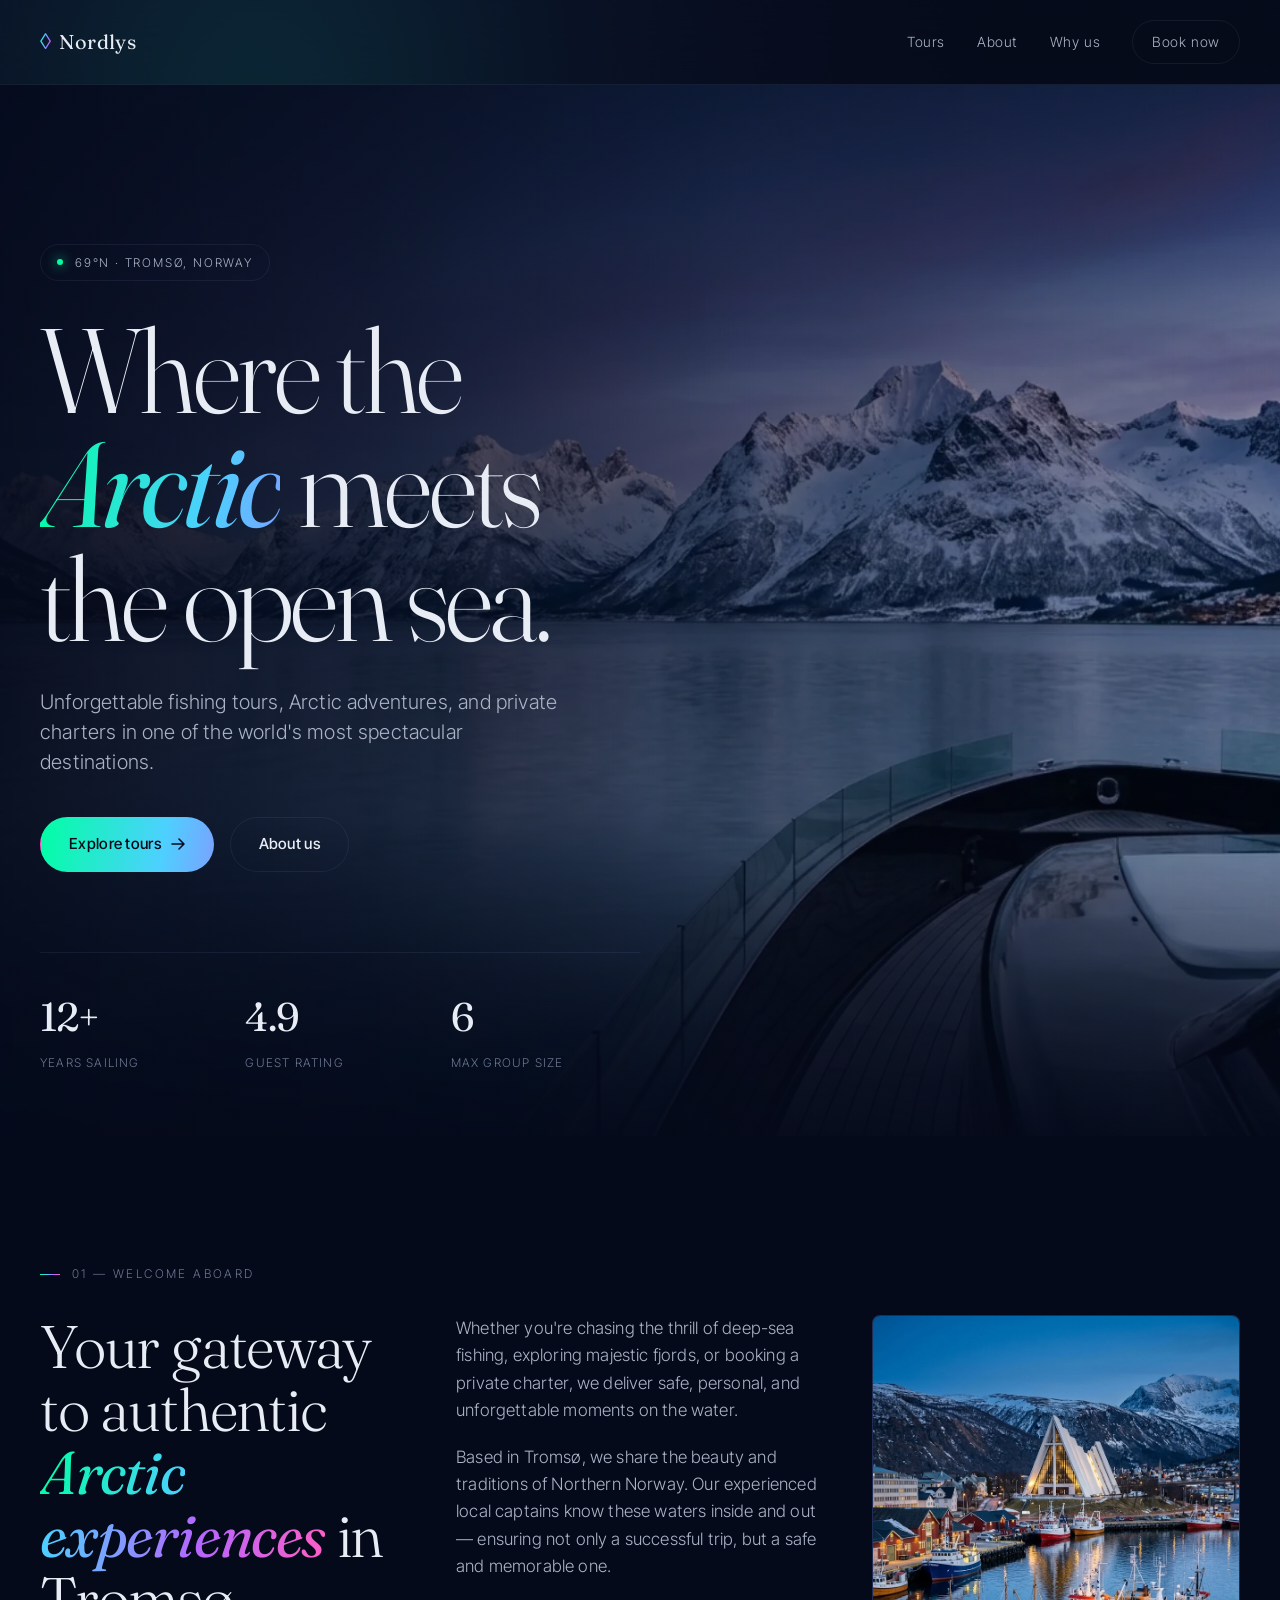
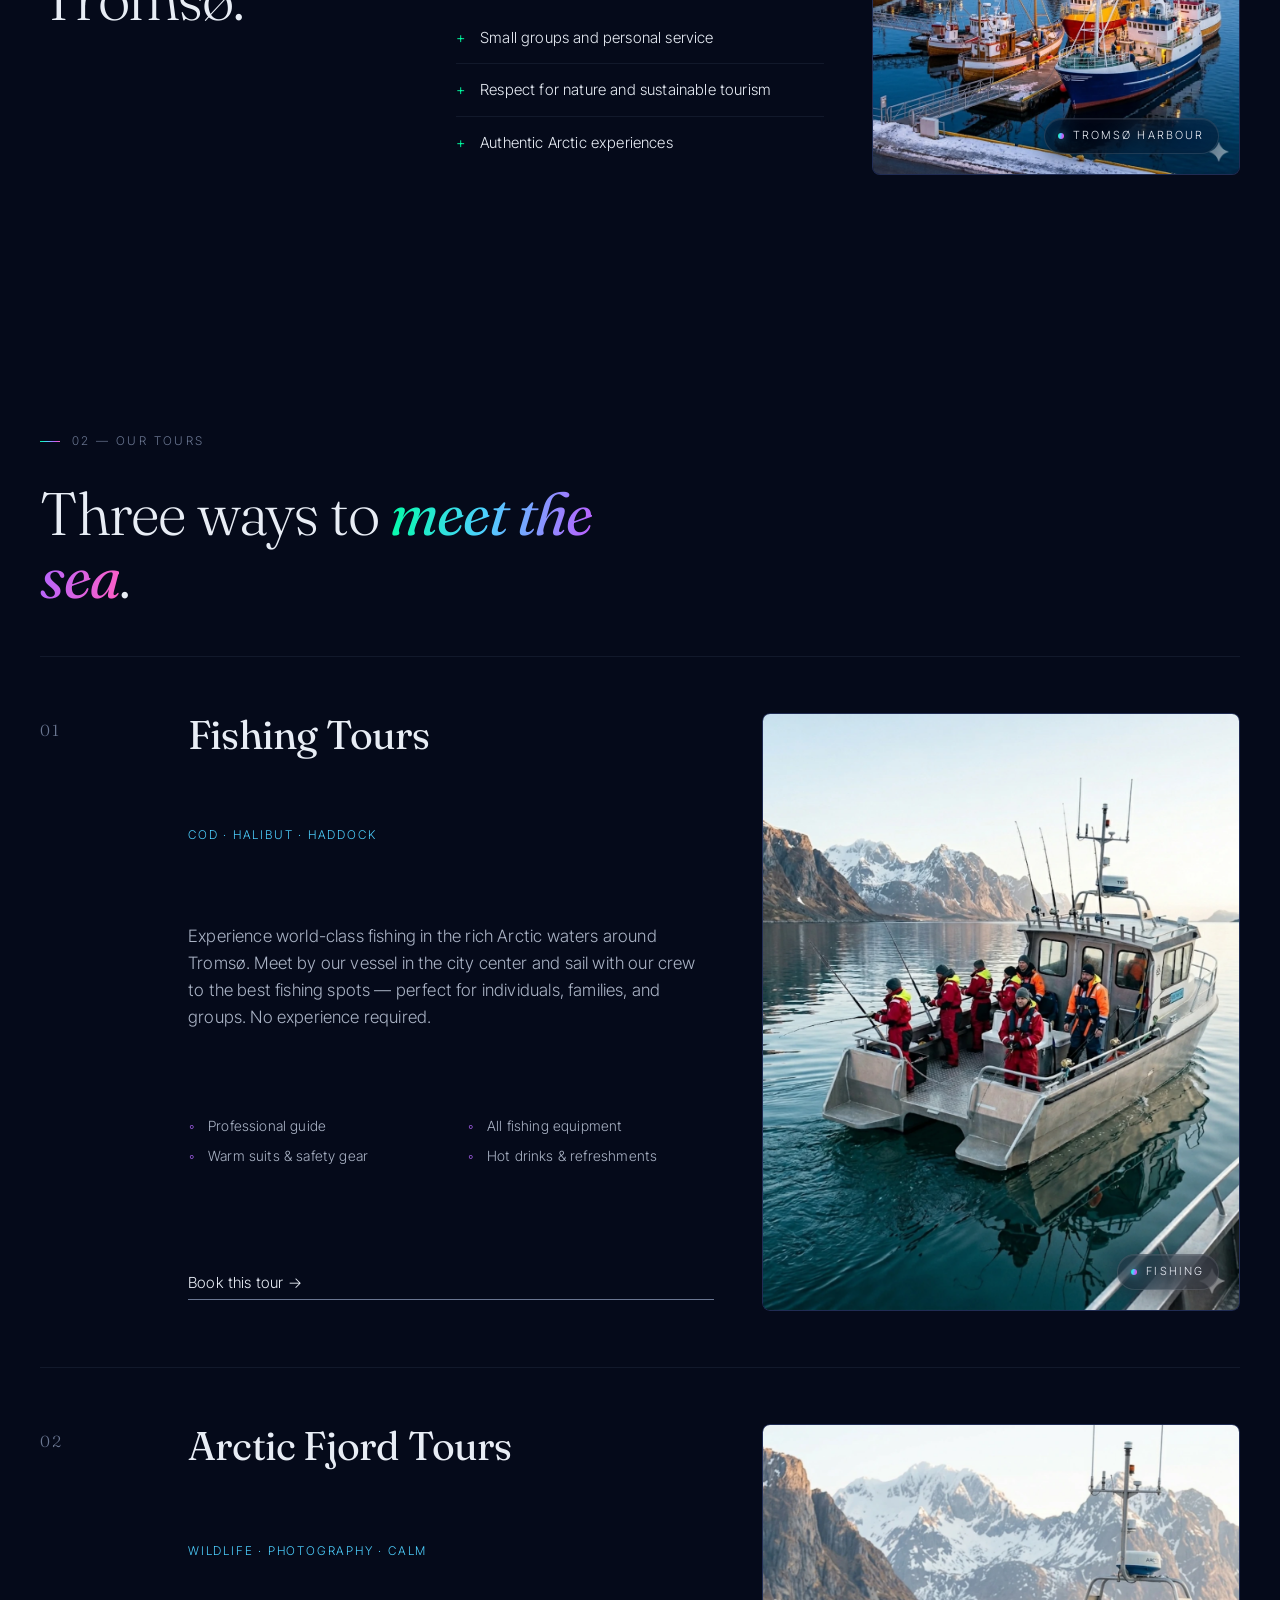
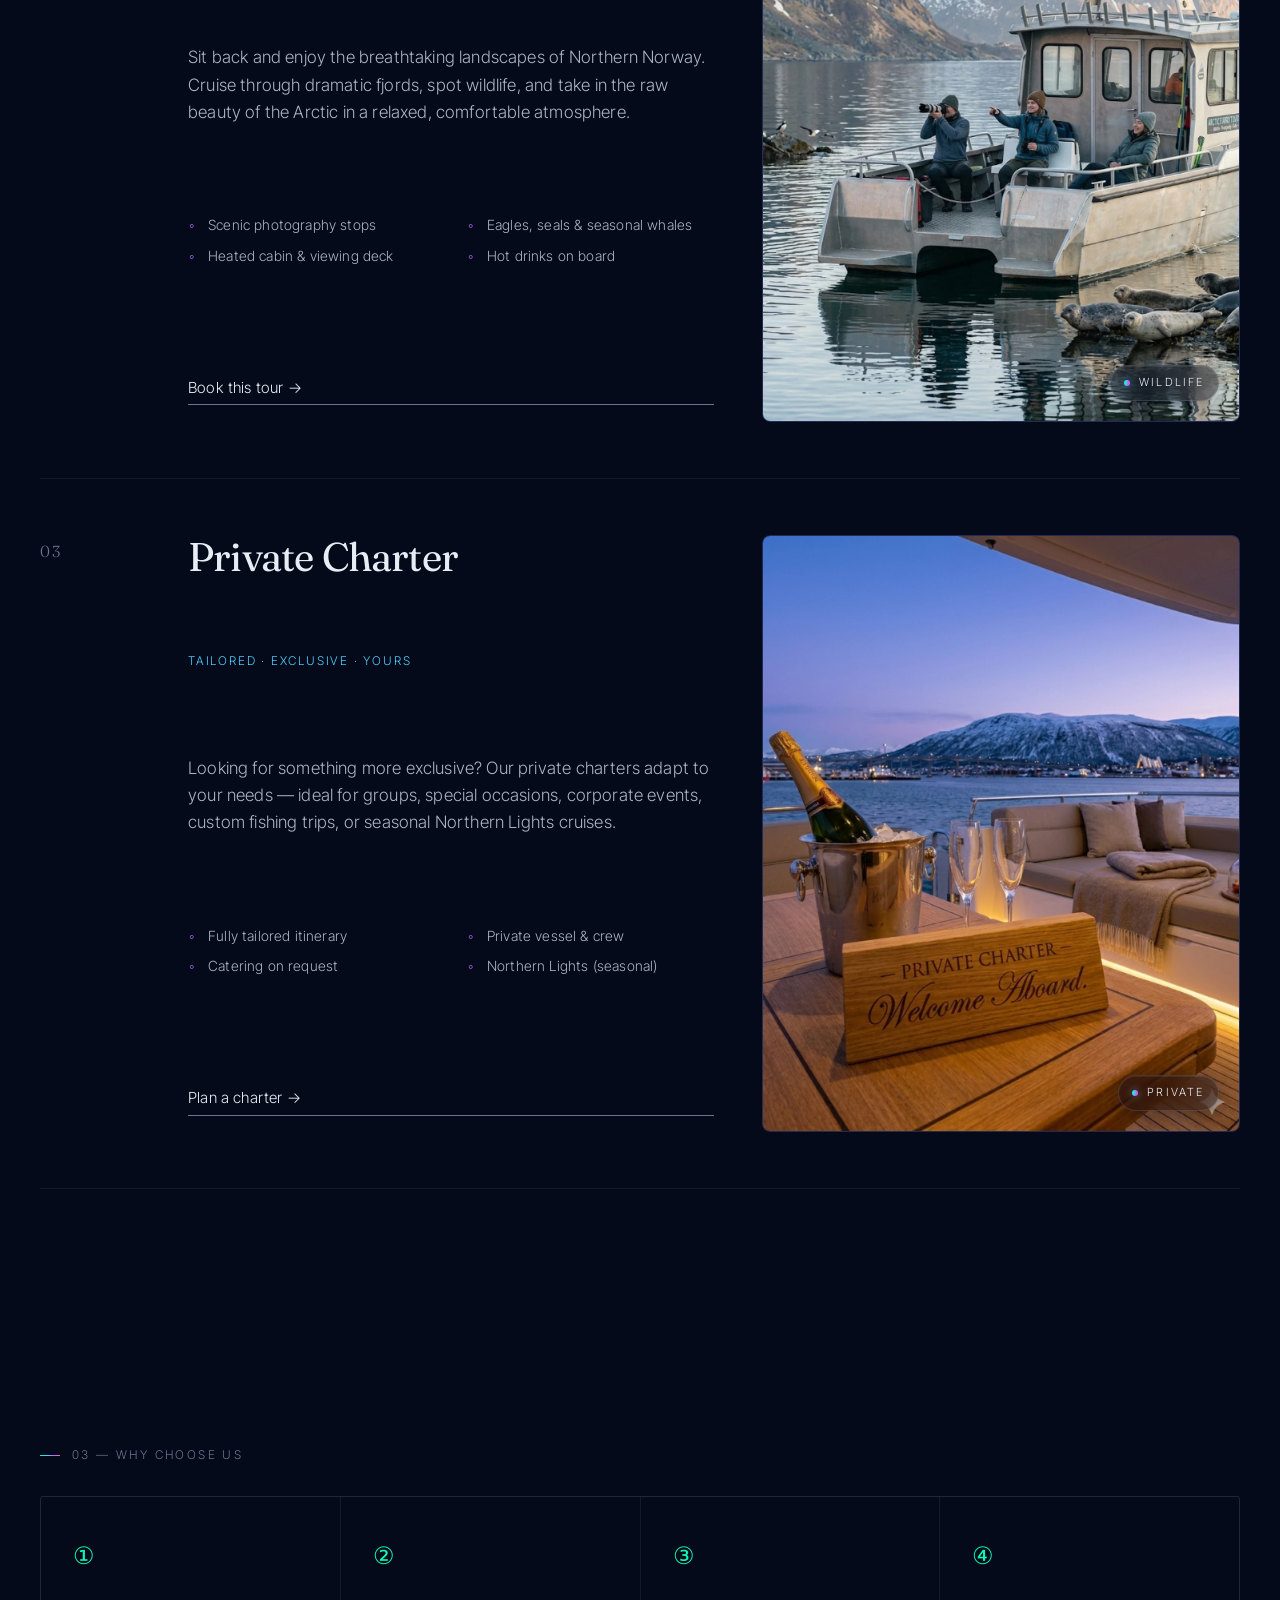
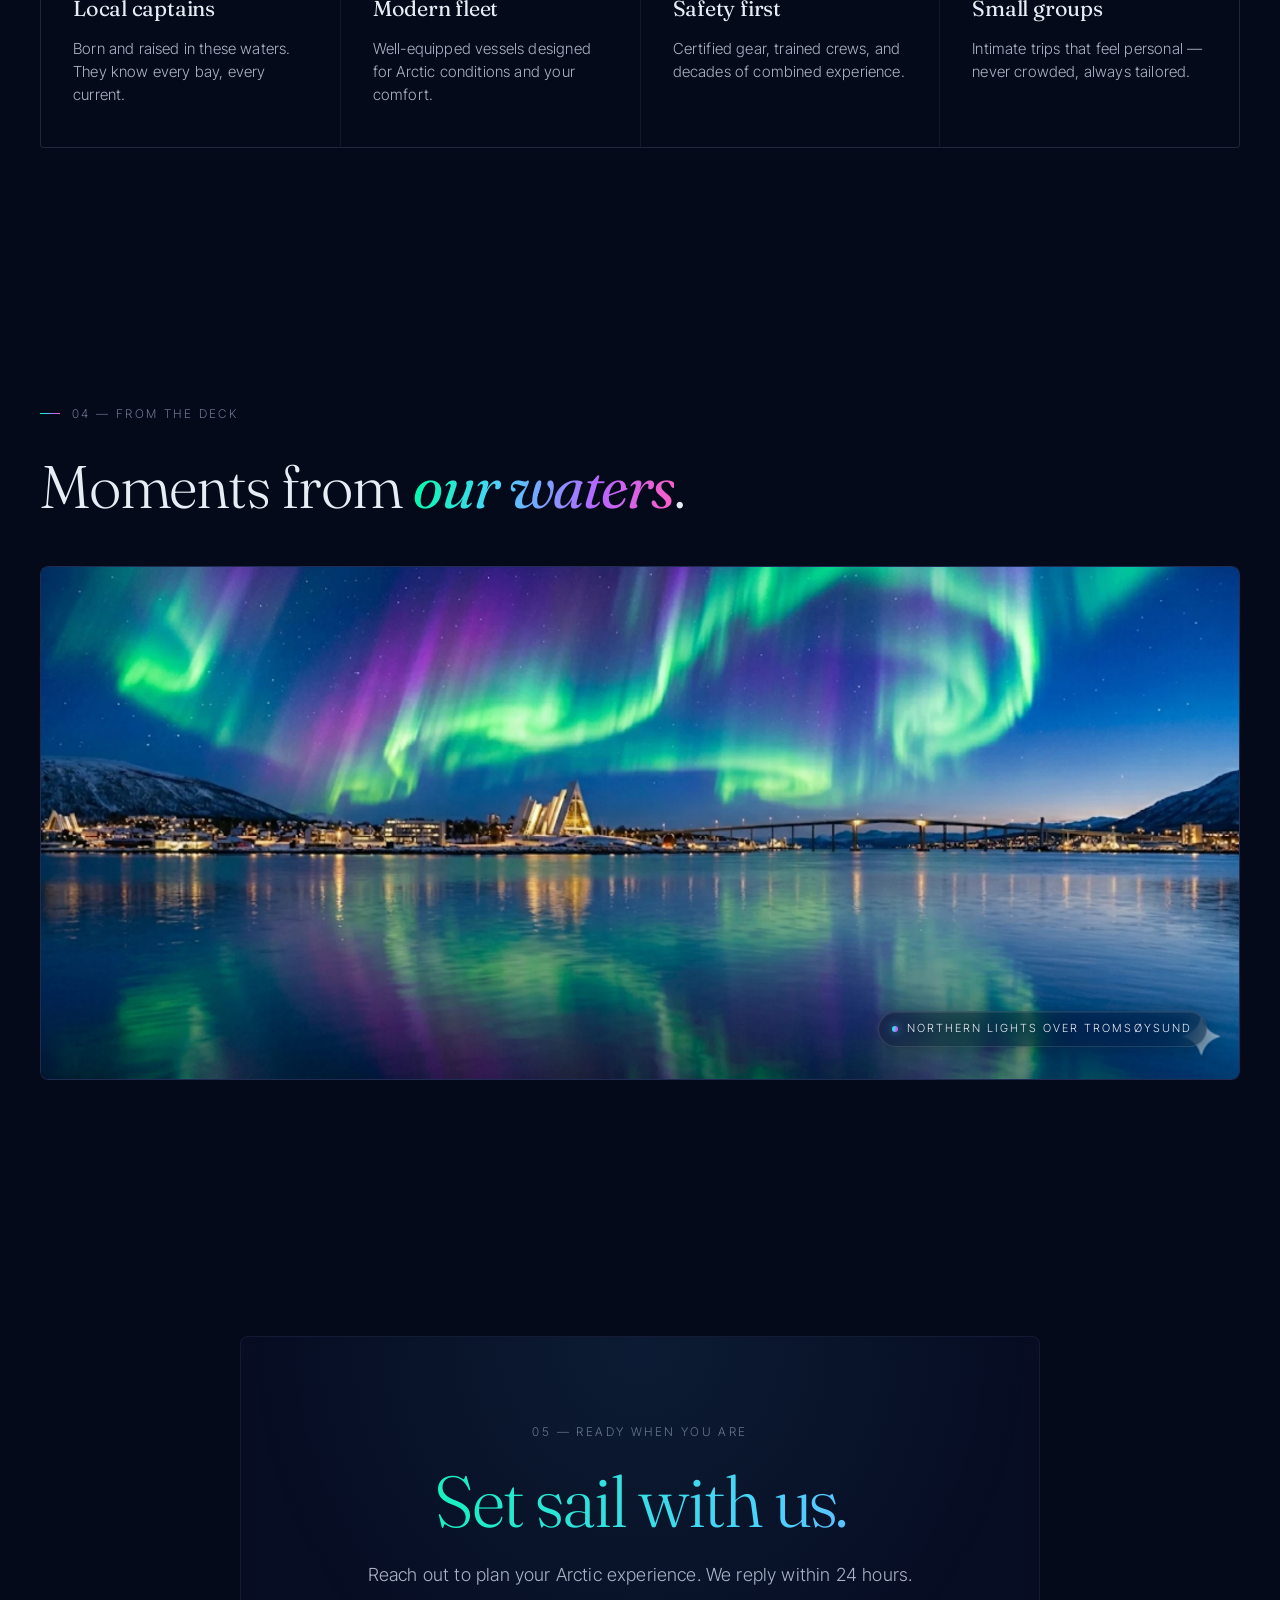
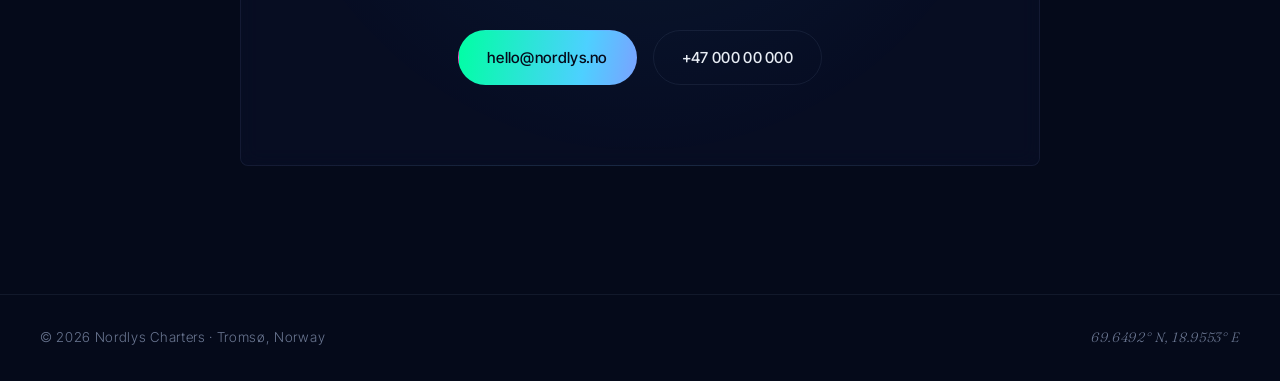
==== commit 01660386: "Add files via upload" ====
--- a/index.html
+++ b/index.html
@@ -3,7 +3,7 @@
 <head>
 <meta charset="UTF-8" />
 <meta name="viewport" content="width=device-width, initial-scale=1.0" />
-<title>Boat Charters — Arctic Fishing & Fjord Tours in Tromsø</title>
+<title>Nordlys Charters — Arctic Fishing & Fjord Tours in Tromsø</title>
 <meta name="description" content="Authentic Arctic experiences in Tromsø. Guided fishing tours, fjord cruises, and private charters with experienced local captains." />
 <link rel="preconnect" href="https://fonts.googleapis.com">
 <link rel="preconnect" href="https://fonts.gstatic.com" crossorigin>
@@ -22,11 +22,11 @@
 <header class="site-header">
   <a href="#" class="logo">
     <span class="logo-mark">◊</span>
-    <span class="logo-text">Logo</span>
+    <span class="logo-text">Nordlys</span>
   </a>
   <nav class="nav-desktop" aria-label="Primary">
-    <a href="tours.html">Tours</a>
-    <a href="about.html">About</a>
+    <a href="#tours">Tours</a>
+    <a href="#about">About</a>
     <a href="#why">Why us</a>
     <a href="#contact" class="nav-cta">Book now</a>
   </nav>
@@ -36,8 +36,8 @@
 </header>
 
 <nav class="nav-mobile" aria-label="Mobile">
-  <a href="tours.html">Tours</a>
-  <a href="about.html">About</a>
+  <a href="#tours">Tours</a>
+  <a href="#about">About</a>
   <a href="#why">Why us</a>
   <a href="#contact">Book now</a>
 </nav>
@@ -66,11 +66,11 @@
           in one of the world's most spectacular destinations.
         </p>
         <div class="hero-actions">
-          <a href="tours.html" class="btn btn-primary">
+          <a href="#tours" class="btn btn-primary">
             Explore tours
             <svg width="14" height="14" viewBox="0 0 14 14" fill="none"><path d="M1 7h12m0 0L8 2m5 5L8 12" stroke="currentColor" stroke-width="1.5" stroke-linecap="round"/></svg>
           </a>
-          <a href="about.html" class="btn btn-ghost">About us</a>
+          <a href="#about" class="btn btn-ghost">About us</a>
         </div>
       </div>
 
@@ -106,6 +106,12 @@
           <li>Authentic Arctic experiences</li>
         </ul>
       </div>
+  <figure class="intro-image">
+  <div class="img-placeholder">
+    <img src="img/tromso_harbour.webp" alt="Tromsø Harbour" class="img-real">
+    <span class="img-label">Tromsø Harbour</span>
+  </div>
+</figure>
     </div>
   </section>
 
@@ -117,6 +123,15 @@
 
       <article class="tour" data-tour="01">
         <div class="tour-num">01</div>
+     <figure class="tour-visual">
+  <div class="img-placeholder">
+    <picture>
+      <source media="(min-width: 1200px)" srcset="img/fishing-tour.webp">
+      <img src="img/fishing-tour-169.webp" alt="Fishing tour" class="img-real">
+    </picture>
+    <span class="img-label">Fishing</span>
+  </div>
+</figure>
         <div class="tour-content">
           <h3>Fishing Tours</h3>
           <p class="tour-tag">Cod · Halibut · Haddock</p>
@@ -138,6 +153,15 @@
 
       <article class="tour" data-tour="02">
         <div class="tour-num">02</div>
+         <figure class="tour-visual">
+  <div class="img-placeholder">
+    <picture>
+      <source media="(min-width: 1200px)" srcset="img/arctic-fjord.webp">
+      <img src="img/arctic-fjord-169.webp" alt="Fishing tour" class="img-real">
+    </picture>
+    <span class="img-label">wildlife</span>
+  </div>
+</figure>
         <div class="tour-content">
           <h3>Arctic Fjord Tours</h3>
           <p class="tour-tag">Wildlife · Photography · Calm</p>
@@ -159,6 +183,15 @@
 
       <article class="tour" data-tour="03">
         <div class="tour-num">03</div>
+         <figure class="tour-visual">
+  <div class="img-placeholder">
+    <picture>
+      <source media="(min-width: 1200px)" srcset="img/private-charter.webp">
+      <img src="img/private-tour-169.webp" alt="private charter boat" class="img-real">
+    </picture>
+    <span class="img-label">private</span>
+  </div>
+</figure>
         <div class="tour-content">
           <h3>Private Charter</h3>
           <p class="tour-tag">Tailored · Exclusive · Yours</p>
@@ -207,16 +240,29 @@
     </div>
   </section>
 
+  <section class="gallery">
+    <div class="section-label">04 — From the deck</div>
+    <h2 class="gallery-heading">
+      Moments from <em>our waters</em>.
+    </h2>
+    <figure class="gallery-wide">
+      <div class="img-placeholder" data-aurora="5">
+        <img src="img/aurora.webp" alt="Aurora over tromso" class="img-real">
+        <span class="img-label">Northern Lights over Tromsøysund</span>
+      </div>
+    </figure>
+  </section>
+
   <section class="cta" id="contact">
     <div class="cta-inner">
-      <p class="section-label">04 — Ready when you are</p>
+      <p class="section-label">05 — Ready when you are</p>
       <h2>Set sail with us.</h2>
       <p class="cta-sub">
         Reach out to plan your Arctic experience.
         We reply within 24 hours.
       </p>
       <div class="cta-actions">
-        <a href="mailto:#" class="btn btn-primary">mail@mail.no</a>
+        <a href="mailto:hello@nordlys.no" class="btn btn-primary">hello@nordlys.no</a>
         <a href="tel:+4700000000" class="btn btn-ghost">+47 000 00 000</a>
       </div>
     </div>
@@ -226,7 +272,7 @@
 
 <footer class="site-footer">
   <div class="footer-row">
-    <span>© 2026 Damian Sobczyk · Tromsø, Norway</span>
+    <span>© 2026 Nordlys Charters · Tromsø, Norway</span>
     <span class="footer-coords">69.6492° N, 18.9553° E</span>
   </div>
 </footer>
@@ -249,4 +295,4 @@
 </script>
 
 </body>
-</html>
+</html>
--- a/styles.css
+++ b/styles.css
@@ -50,6 +50,7 @@
 
 html {
   scroll-behavior: smooth;
+  overflow-x: hidden;
 }
 
 body {
@@ -287,7 +288,7 @@
 .hero {
   position: relative;
   min-height: clamp(620px, 95vh, 900px);
-  margin: 0 calc(var(--gutter) * -1);
+  width: 100%;
   margin-top: -1px;
   overflow: hidden;
   display: flex;
@@ -646,6 +647,11 @@
   transition: padding 0.4s var(--ease);
 }
 
+.tour-visual {
+  grid-column: 1 / -1;
+  margin-top: 0.5rem;
+}
+
 .tour:last-child {
   border-bottom: 1px solid var(--navy-line);
 }
@@ -867,6 +873,224 @@
 }
 
 /* ============================================
+   IMAGE PLACEHOLDERS (aurora gradient backdrops)
+   ============================================ */
+
+.img-placeholder {
+  position: relative;
+  width: 100%;
+  height: 100%;
+  min-height: 200px;
+  border-radius: 8px;
+  overflow: hidden;
+  border: 1px solid var(--navy-line);
+  background: var(--navy-soft);
+  display: flex;
+  align-items: flex-end;
+  justify-content: flex-end;
+  padding: 1.25rem;
+  transition: transform 0.6s var(--ease);
+}
+
+.img-placeholder::before,
+.img-placeholder::after {
+  content: '';
+  position: absolute;
+  inset: 0;
+  pointer-events: none;
+}
+
+.img-placeholder::before {
+  filter: blur(40px);
+  opacity: 0.85;
+}
+
+.img-placeholder::after {
+  background:
+    linear-gradient(180deg, transparent 50%, rgba(5, 10, 26, 0.5) 100%),
+    radial-gradient(circle at 30% 20%, rgba(232, 237, 245, 0.06), transparent 40%);
+}
+
+/* Variant 1 — mint into deep blue (harbour) */
+.img-placeholder[data-aurora="1"]::before {
+  background:
+    radial-gradient(ellipse at 20% 30%, rgba(0, 255, 163, 0.45), transparent 55%),
+    radial-gradient(ellipse at 70% 70%, rgba(77, 208, 255, 0.35), transparent 55%),
+    linear-gradient(135deg, #0a1330, #050a1a);
+}
+
+/* Variant 2 — green to blue (fishing waters) */
+.img-placeholder[data-aurora="2"]::before {
+  background:
+    radial-gradient(ellipse at 70% 30%, rgba(0, 255, 163, 0.4), transparent 55%),
+    radial-gradient(ellipse at 20% 80%, rgba(77, 208, 255, 0.3), transparent 55%),
+    linear-gradient(180deg, #050a1a, #131e44);
+}
+
+/* Variant 3 — blue to violet (fjord) */
+.img-placeholder[data-aurora="3"]::before {
+  background:
+    radial-gradient(ellipse at 30% 40%, rgba(77, 208, 255, 0.45), transparent 55%),
+    radial-gradient(ellipse at 80% 70%, rgba(181, 102, 255, 0.35), transparent 55%),
+    linear-gradient(180deg, #0a1330, #050a1a);
+}
+
+/* Variant 4 — violet into magenta (private/exclusive) */
+.img-placeholder[data-aurora="4"]::before {
+  background:
+    radial-gradient(ellipse at 70% 30%, rgba(181, 102, 255, 0.4), transparent 55%),
+    radial-gradient(ellipse at 20% 70%, rgba(255, 94, 196, 0.3), transparent 55%),
+    linear-gradient(135deg, #050a1a, #131e44);
+}
+
+/* Variant 5 — full aurora ribbon (gallery) */
+.img-placeholder[data-aurora="5"]::before {
+  background:
+    radial-gradient(ellipse 60% 40% at 20% 35%, rgba(0, 255, 163, 0.4), transparent 60%),
+    radial-gradient(ellipse 60% 40% at 50% 45%, rgba(77, 208, 255, 0.4), transparent 60%),
+    radial-gradient(ellipse 60% 40% at 80% 35%, rgba(181, 102, 255, 0.4), transparent 60%),
+    linear-gradient(180deg, #050a1a 0%, #0a1330 60%, #050a1a 100%);
+}
+
+/* Hover lift on parents that opt in */
+.tour-visual:hover .img-placeholder,
+.intro-image:hover .img-placeholder,
+.gallery-wide:hover .img-placeholder {
+  transform: scale(1.02);
+}
+
+.img-label {
+  position: relative;
+  z-index: 2;
+  display: inline-flex;
+  align-items: center;
+  gap: 0.6rem;
+  font-size: 0.7rem;
+  letter-spacing: 0.18em;
+  text-transform: uppercase;
+  color: var(--text);
+  padding: 0.5rem 0.9rem 0.5rem 0.8rem;
+  background: rgba(5, 10, 26, 0.45);
+  backdrop-filter: blur(14px) saturate(1.4);
+  -webkit-backdrop-filter: blur(14px) saturate(1.4);
+  border: 1px solid rgba(232, 237, 245, 0.12);
+  border-radius: 100px;
+  text-shadow: 0 1px 8px rgba(5, 10, 26, 0.6);
+  box-shadow:
+    0 4px 20px rgba(5, 10, 26, 0.4),
+    inset 0 1px 0 rgba(232, 237, 245, 0.08);
+}
+
+.img-label::before {
+  content: '';
+  width: 6px;
+  height: 6px;
+  border-radius: 50%;
+  background: var(--aurora-gradient);
+  box-shadow: 0 0 8px rgba(77, 208, 255, 0.6);
+  flex-shrink: 0;
+}
+.img-real {
+  position: absolute;
+  inset: 0;
+  width: 100%;
+  height: 100%;
+  object-fit: cover;
+  z-index: 1;
+}
+.img-placeholder picture {
+  position: absolute;
+  inset: 0;
+  z-index: 1;
+}
+
+.img-placeholder picture img,
+.img-real {
+  position: absolute;
+  inset: 0;
+  width: 100%;
+  height: 100%;
+  object-fit: cover;
+}
+/* ============================================
+   INTRO IMAGE
+   ============================================ */
+
+.intro-image {
+  margin: 0;
+  aspect-ratio: 4 / 5;
+  max-height: 600px;
+}
+
+.intro-image .img-placeholder {
+  height: 100%;
+}
+
+/* ============================================
+   TOUR VISUAL
+   ============================================ */
+
+.tour-visual {
+  margin: 0;
+  aspect-ratio: 16 / 11;
+  border-radius: 8px;
+  overflow: hidden;
+}
+
+.tour-visual .img-placeholder {
+  height: 100%;
+  border-radius: 8px;
+}
+
+/* ============================================
+   GALLERY
+   ============================================ */
+
+.gallery {
+  padding: var(--section) var(--gutter);
+  max-width: 1400px;
+  margin: 0 auto;
+}
+
+.gallery-heading {
+  font-family: var(--font-display);
+  font-weight: 300;
+  font-size: clamp(2rem, 6vw, 3.75rem);
+  line-height: 1.05;
+  letter-spacing: -0.02em;
+  margin-bottom: 3rem;
+  max-width: 18ch;
+}
+
+.gallery-heading em {
+  font-style: italic;
+  font-weight: 400;
+  background: var(--aurora-gradient);
+  -webkit-background-clip: text;
+  background-clip: text;
+  color: transparent;
+}
+
+.gallery-wide {
+  margin: 0;
+  aspect-ratio: 16 / 10;
+  max-height: 520px;
+  border-radius: 8px;
+  overflow: hidden;
+}
+
+.gallery-wide .img-placeholder {
+  height: 100%;
+  padding: 2rem;
+}
+
+@media (min-width: 640px) {
+  .gallery-wide {
+    aspect-ratio: 21 / 9;
+  }
+}
+
+/* ============================================
    FOOTER
    ============================================ */
 
@@ -924,14 +1148,19 @@
   }
 
   .intro-grid {
-    grid-template-columns: 1fr 1fr;
-    gap: 4rem;
+    grid-template-columns: 1fr 1fr 1fr;
+    gap: 3rem;
     align-items: start;
   }
 
   .intro-heading {
     position: sticky;
     top: 100px;
+  }
+
+  .intro-image {
+    grid-column: 3;
+    grid-row: 1 / span 1;
   }
 
   .tour {
@@ -944,6 +1173,12 @@
     font-size: 1rem;
   }
 
+  .tour-visual {
+    grid-column: 2;
+    aspect-ratio: 21 / 9;
+    margin-top: 0;
+  }
+
   .tour-included {
     grid-template-columns: 1fr 1fr;
     gap: 0.5rem 2rem;
@@ -968,8 +1203,16 @@
   }
 
   .tour {
-    grid-template-columns: 100px 1fr 1fr;
+    grid-template-columns: 100px 1.1fr 1fr;
+    gap: 3rem;
     align-items: start;
+  }
+
+  .tour-visual {
+    grid-column: 3;
+    grid-row: 1 / 6;
+    aspect-ratio: 4 / 5;
+    align-self: stretch;
   }
 
   .tour-content {
@@ -978,17 +1221,14 @@
 
   .tour-content > h3,
   .tour-content > .tour-tag,
-  .tour-content > .tour-desc {
-    grid-column: 2;
-  }
-
+  .tour-content > .tour-desc,
   .tour-content > .tour-included,
   .tour-content > .tour-link {
-    grid-column: 3;
+    grid-column: 2;
   }
 
   .tour-content > .tour-link {
-    align-self: end;
+    margin-top: 1rem;
   }
 }
 
